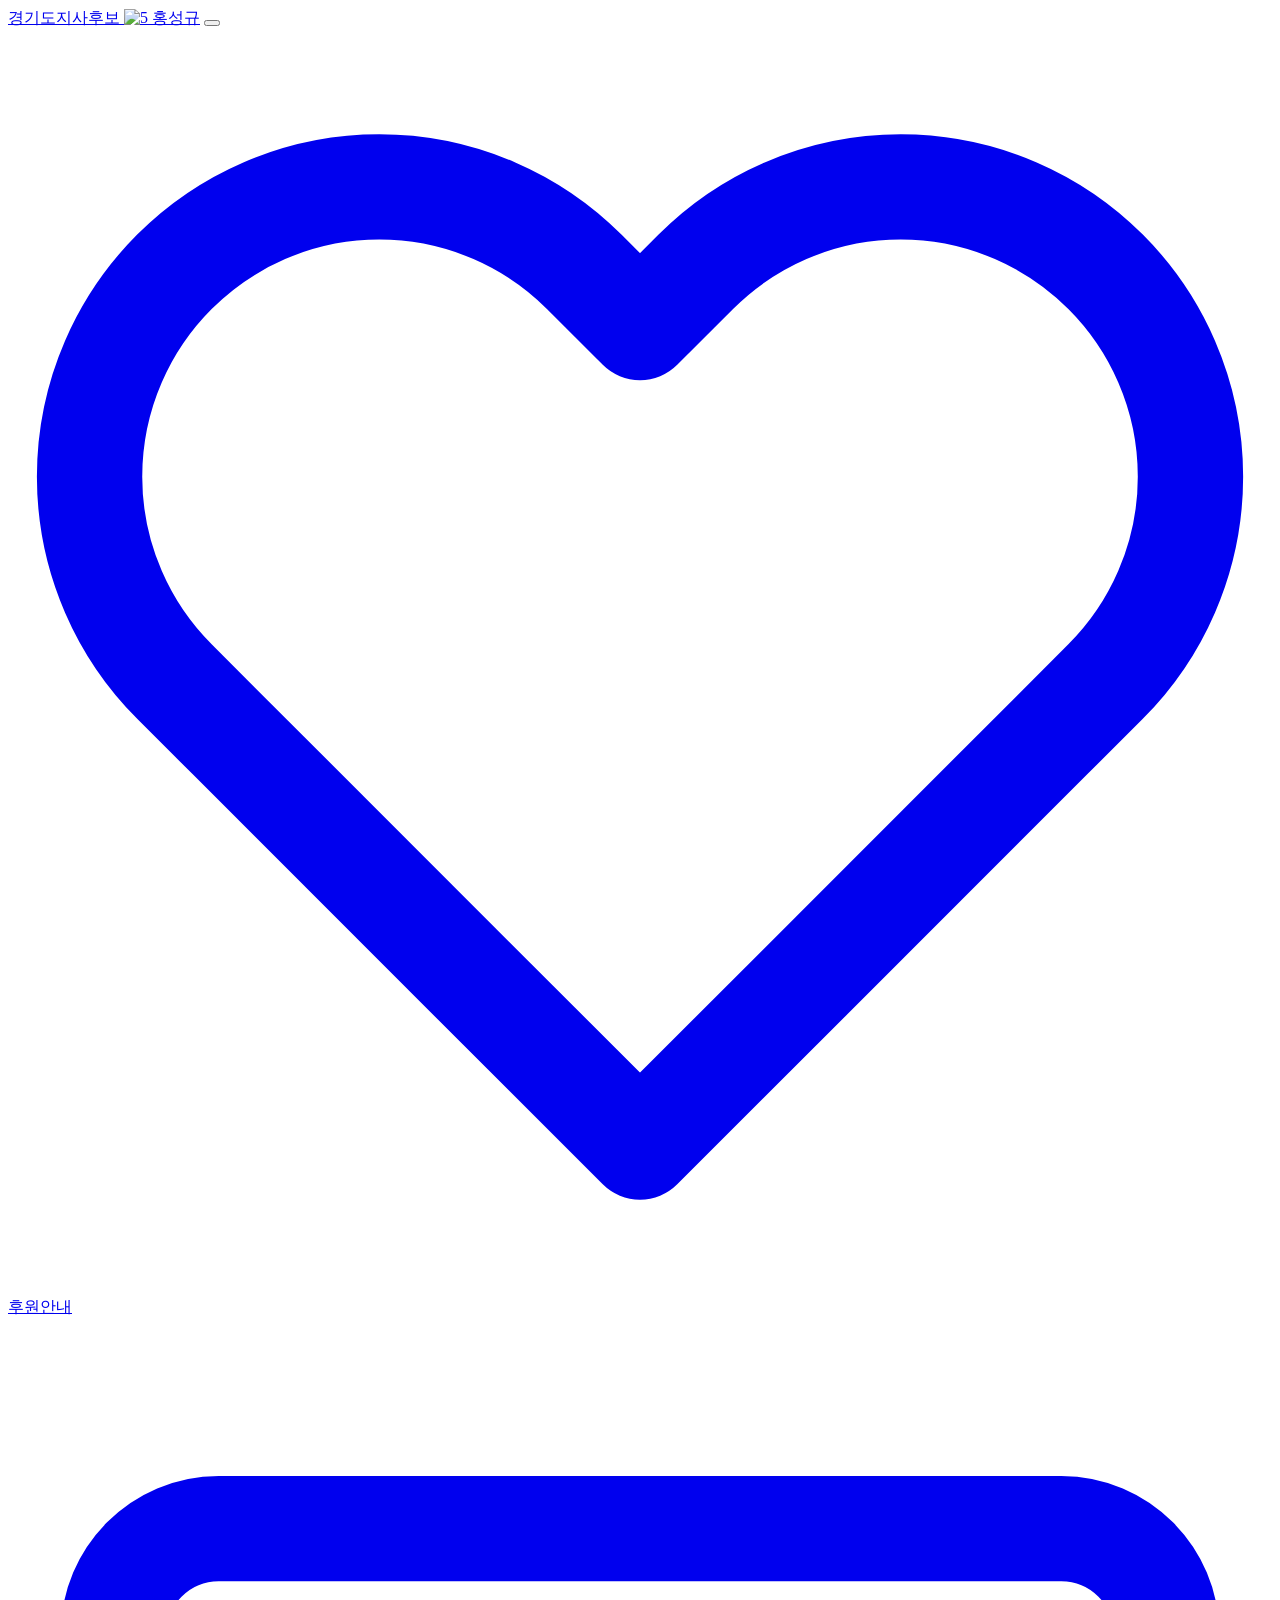
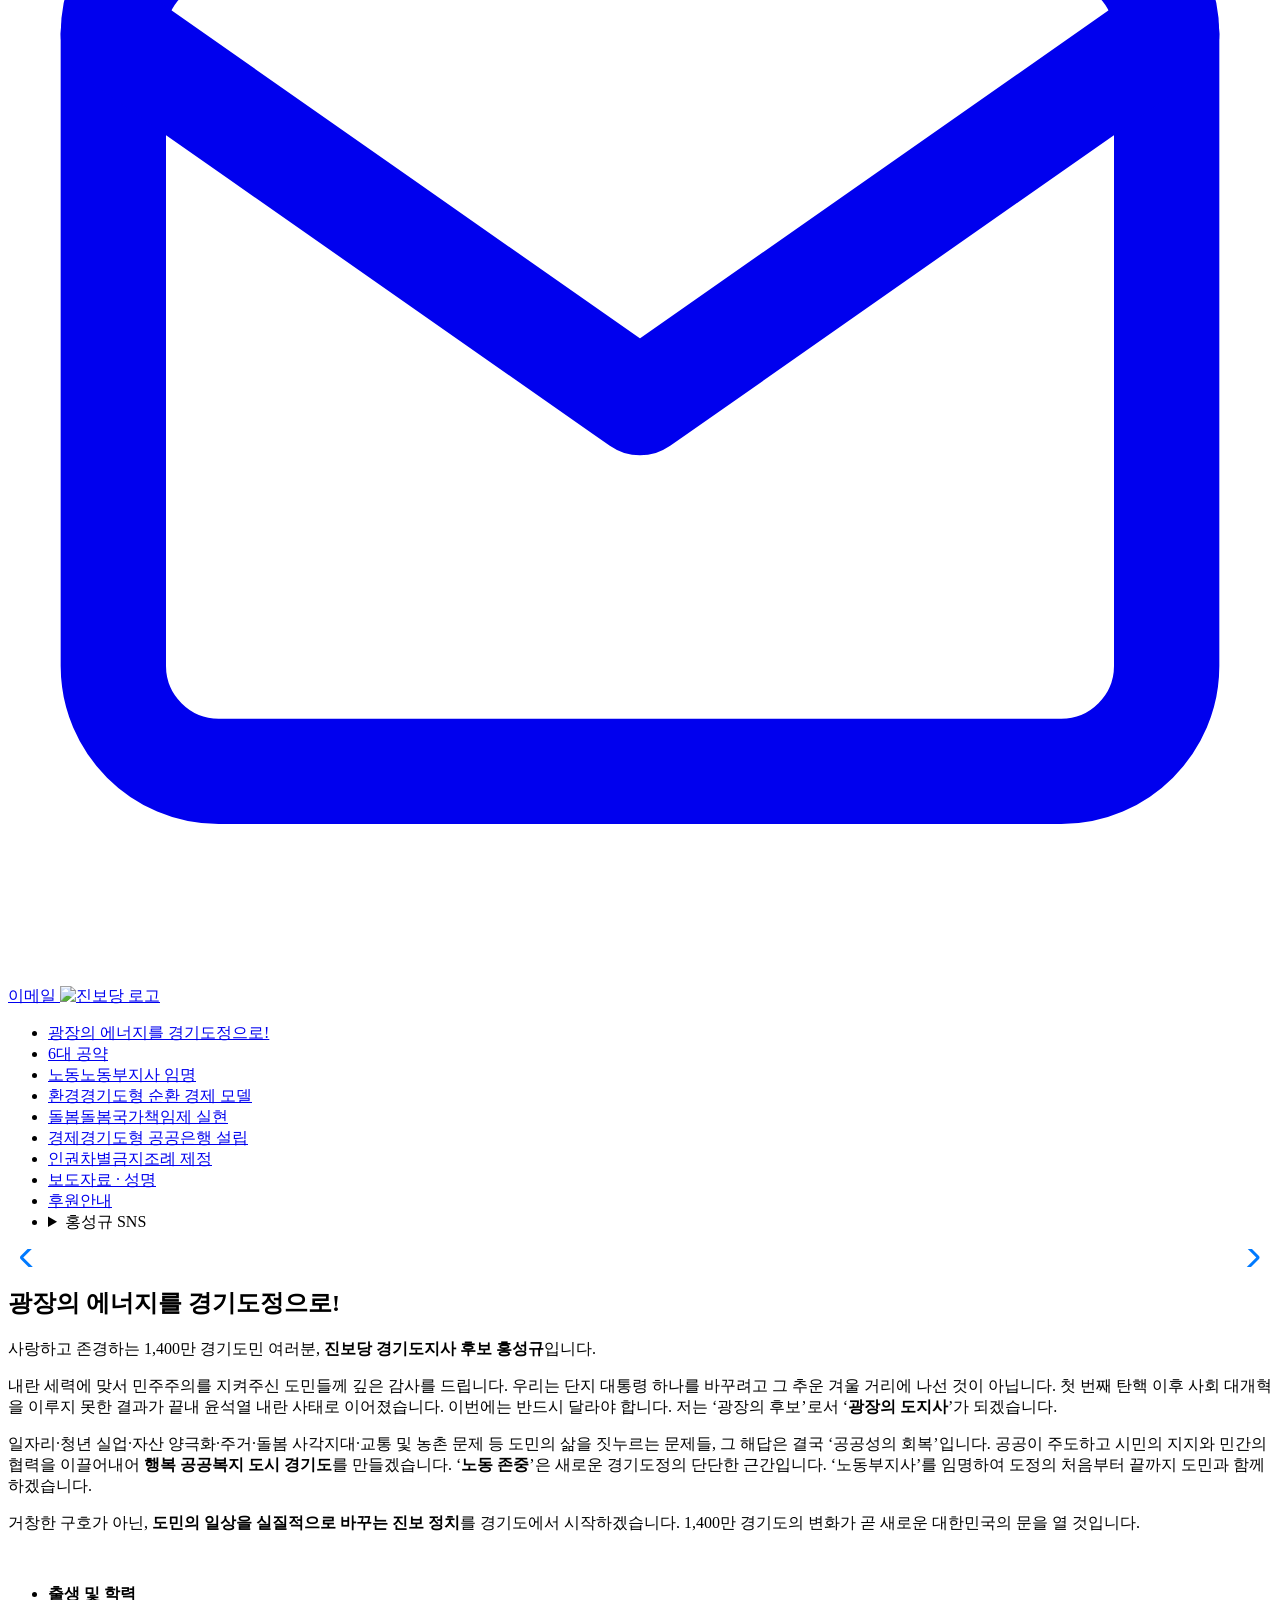
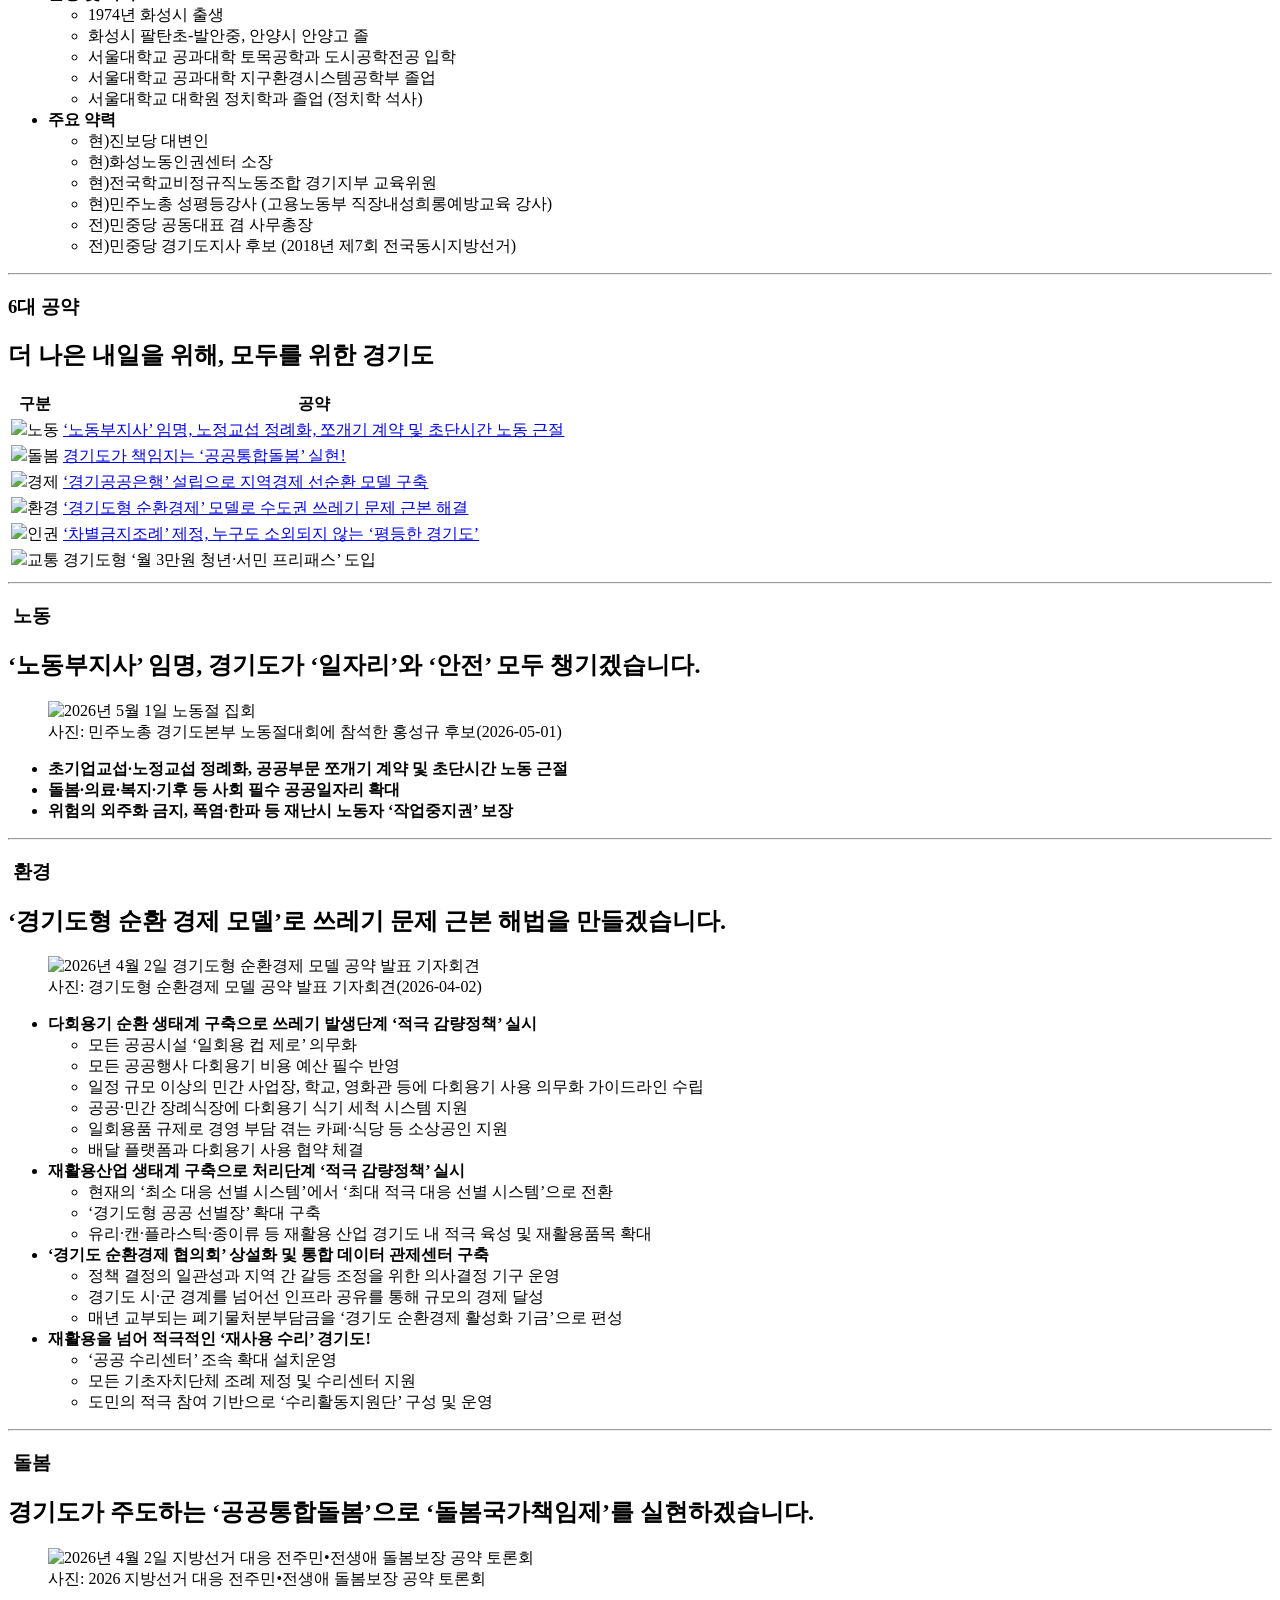
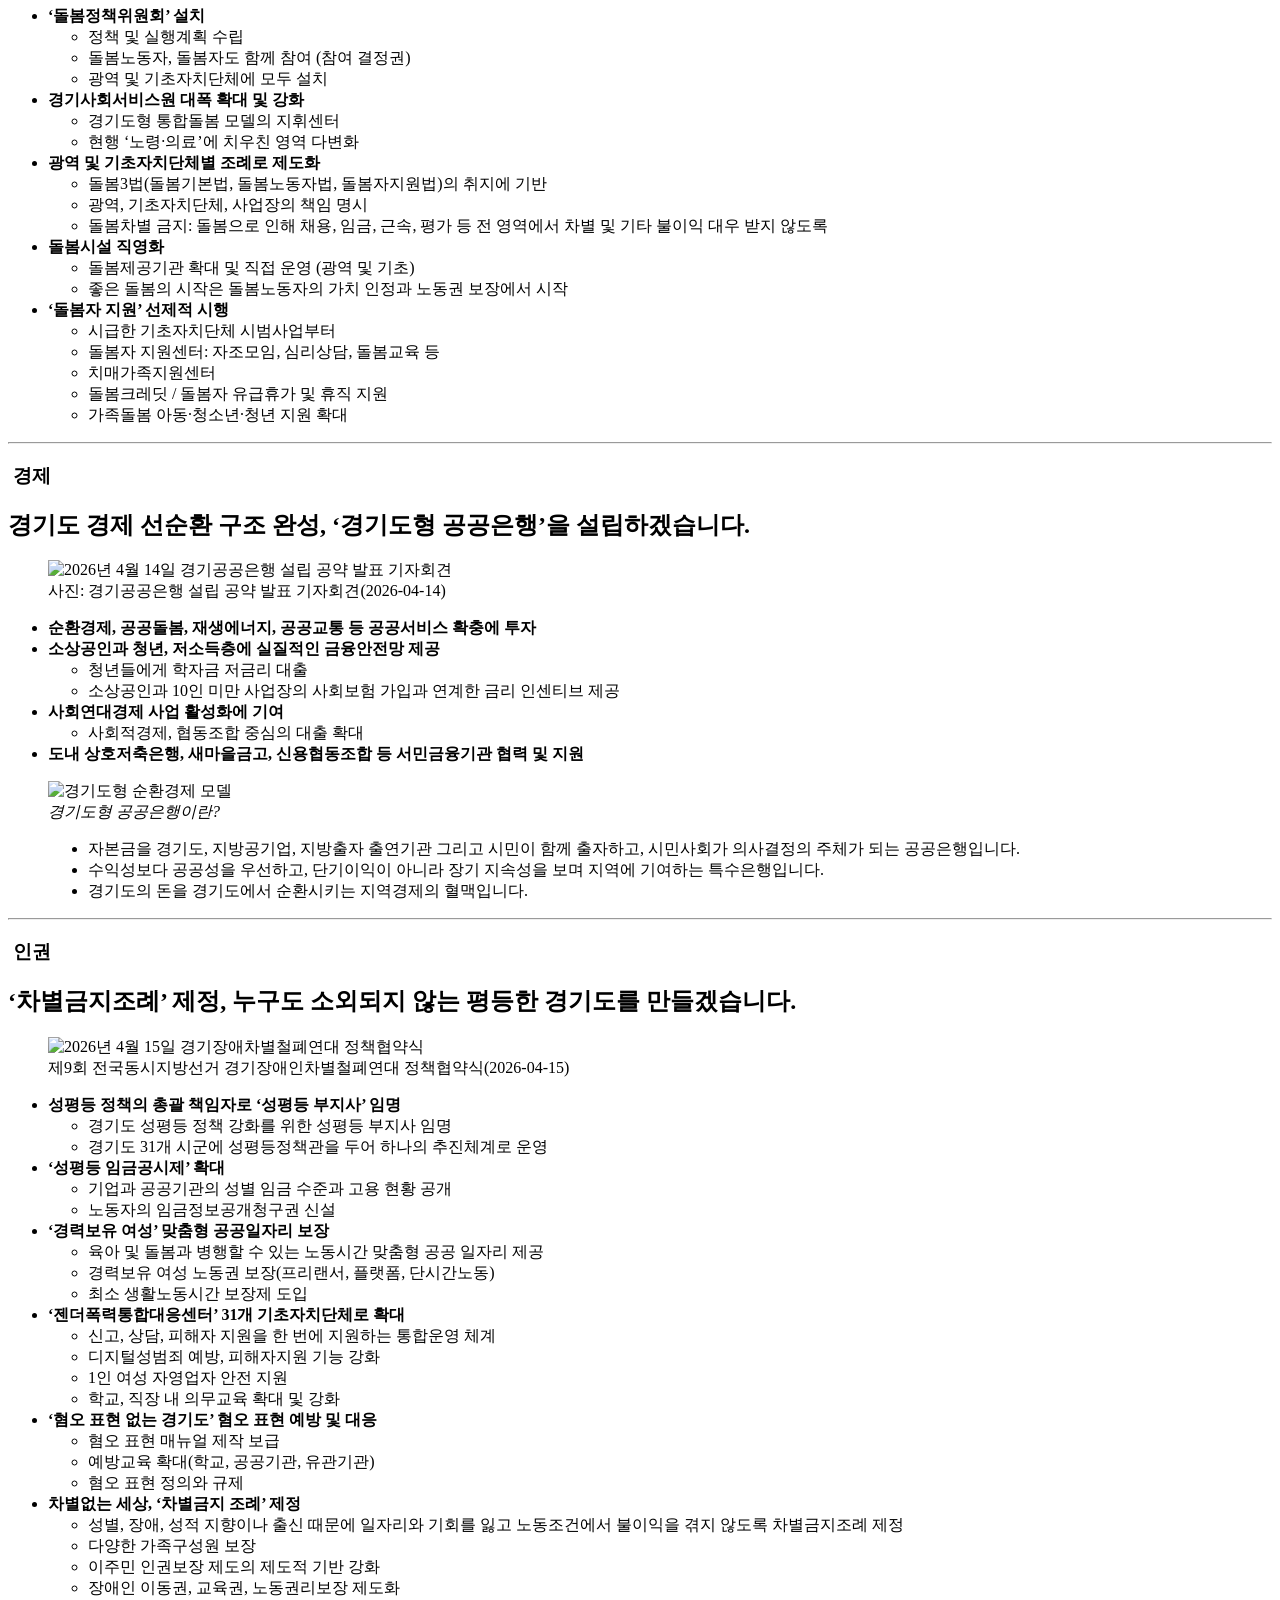
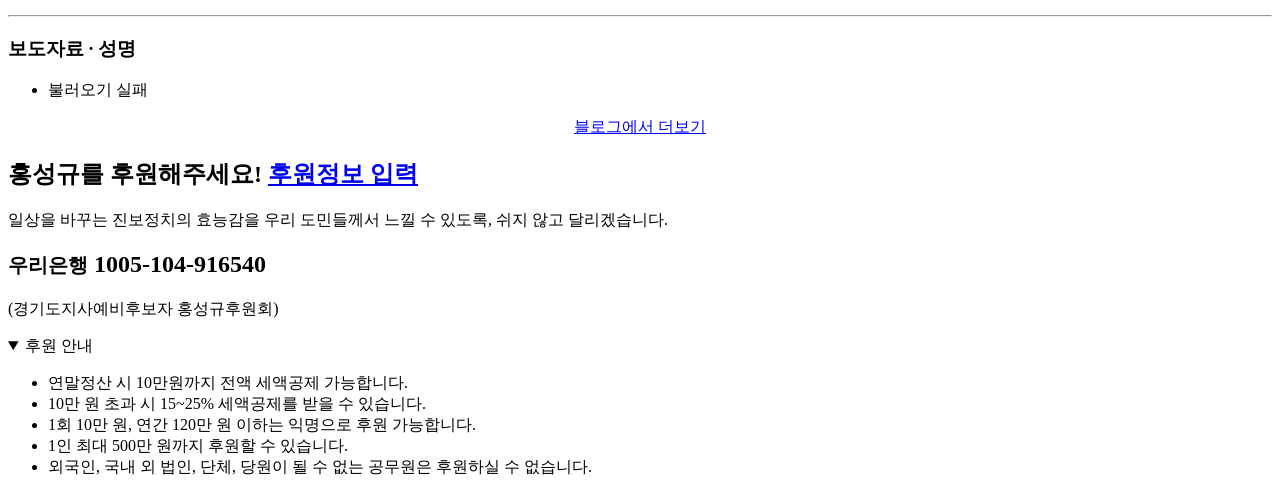
==== index.html @ ceed0035 "Update index.html" ====
<!DOCTYPE html>
<html lang="ko">
<head>
	<meta charset="utf-8">
	<meta name="viewport" content="width=device-width, initial-scale=1">
	<meta property="og:type" content="website">
	<meta property="og:url" content="https://hongseongkyu2026.github.io/hongseongkyu">
	<meta property="og:image" content="https://hongseongkyu2026.github.io/hongseongkyu/img/cover.png">
	<meta property="og:title" content="진보당 경기도지사 후보 5 홍성규">
	<meta property="og:description" content="진보당 홍성규 후보의 경기도지사 공약 소개">
	<meta name="twitter:card" content="summary_large_image">
	<meta name="twitter:image" content="https://hongseongkyu2026.github.io/hongseongkyu/img/cover.png">
	<meta name="twitter:title" content="진보당 경기도지사 후보 5 홍성규">
	<meta name="twitter:description" content="진보당 홍성규 후보의 경기도지사 공약 소개">
	<meta name="description" content="진보당 홍성규 후보의 경기도지사 공약 소개">
	<meta name="format-detection" content="telephone=no">
	<link rel="stylesheet" href="https://cdn.jsdelivr.net/npm/swiper@11/swiper-bundle.min.css" />
	<link rel="stylesheet" as="style" crossorigin href="https://cdn.jsdelivr.net/gh/orioncactus/pretendard@v1.3.9/dist/web/static/pretendard-dynamic-subset.min.css" />
	<link rel="stylesheet" href="style.css">
	<link rel="icon" href="img/favicon-32x32.png" type="image/png">
	<title>홍성규 진보당 경기도지사 후보</title>
</head>
<body>
	<header>
		<div>
			<a href="index.html">경기도지사후보 <img src="img/5.svg" alt="5"> 홍성규</a>
			<button class="hamburger" aria-label="메뉴 열기" aria-expanded="false">
				<span></span>
				<span></span>
				<span></span>
			</button>
			<nav>
				<a href="#donate">
					<svg xmlns="http://www.w3.org/2000/svg" viewBox="0 0 24 24" fill="none" stroke="currentColor" stroke-width="2" stroke-linecap="round" stroke-linejoin="round">
						<path d="M20.84 4.61a5.5 5.5 0 0 0-7.78 0L12 5.67l-1.06-1.06a5.5 5.5 0 0 0-7.78 7.78l1.06 1.06L12 21.23l7.78-7.78 1.06-1.06a5.5 5.5 0 0 0 0-7.78z"/>
					</svg>
					후원안내
				</a>
				<a href="#">
					<svg xmlns="http://www.w3.org/2000/svg" viewBox="0 0 24 24" fill="none" stroke="currentColor" stroke-width="2" stroke-linecap="round" stroke-linejoin="round">
						<path d="M4 4h16c1.1 0 2 .9 2 2v12c0 1.1-.9 2-2 2H4c-1.1 0-2-.9-2-2V6c0-1.1.9-2 2-2z"/>
						<polyline points="22,6 12,13 2,6"/>
					</svg>
					이메일
				</a>
				<a href="https://jinboparty.com/" target="_blank" rel="noopener noreferrer"><img src="img/logo.svg" alt="진보당 로고"></a>
			</nav>
		</div>
	</header>

	<div class="container">
		<aside>
			<ul>
				<li><a href="#introduce">광장의 에너지를 경기도정으로!</a></li>
				<li><a href="#manifesto">6대 공약</a></li>
				<li><a href="#mani1"><span>노동</span>노동부지사 임명</a></li>
				<li><a href="#mani2"><span>환경</span>경기도형 순환 경제 모델</a></li>
				<li><a href="#mani3"><span>돌봄</span>돌봄국가책임제 실현</a></li>
				<li><a href="#mani4"><span>경제</span>경기도형 공공은행 설립</a></li>
				<li><a href="#mani5"><span>인권</span>차별금지조례 제정</a></li>
				<li><a href="#press">보도자료 · 성명</a></li>
				<li class="aside-donate"><a href="#donate">후원안내</a></li>
				<li>
					<details>
					<summary>홍성규 SNS</summary>
						<ul>
							<li><a href="https://www.facebook.com/thankyouhong" target="_blank" rel="noopener noreferrer">페이스북</a></li>
							<li><a href="https://www.instagram.com/hong_seong_kyu" target="_blank" rel="noopener noreferrer">인스타그램</a></li>
							<li><a href="https://www.youtube.com/@news_hong" target="_blank" rel="noopener noreferrer">유튜브</a></li>
							<li><a href="https://blog.naver.com/pridemars" target="_blank" rel="noopener noreferrer">블로그</a></li>
							<li><a href="https://x.com/pridemars" target="_blank" rel="noopener noreferrer">X(트위터)</a></li>
							<li><a href="https://www.tiktok.com/@tv3zq" target="_blank" rel="noopener noreferrer">틱톡</a></li>
						</ul>
					</details>
				</li>
			</ul>
		</aside>

		<main>
			<section id="introduce">
				<div class="swiper" data-count="13" data-src="img/intro" data-ext=".webp">
					<div class="swiper-wrapper"></div>
					<div class="swiper-button-prev"></div>
					<div class="swiper-button-next"></div>
				</div>
				<h1>광장의 에너지를 경기도정으로!</h1>
				
				<p>사랑하고 존경하는 1,400만 경기도민 여러분, <strong>진보당 경기도지사 후보 홍성규</strong>입니다.</p>

				<p>내란 세력에 맞서 민주주의를 지켜주신 도민들께 깊은 감사를 드립니다. 우리는 단지 대통령 하나를 바꾸려고 그 추운 겨울 거리에 나선 것이 아닙니다. 첫 번째 탄핵 이후 사회 대개혁을 이루지 못한 결과가 끝내 윤석열 내란 사태로 이어졌습니다. 이번에는 반드시 달라야 합니다. 저는 ‘광장의 후보’로서 ‘<strong>광장의 도지사</strong>’가 되겠습니다. </p>
				
				<p>일자리·청년 실업·자산 양극화·주거·돌봄 사각지대·교통 및 농촌 문제 등 도민의 삶을 짓누르는 문제들, 그 해답은 결국 ‘공공성의 회복’입니다. 공공이 주도하고 시민의 지지와 민간의 협력을 이끌어내어 <strong>행복 공공복지 도시 경기도</strong>를 만들겠습니다. ‘<strong>노동 존중</strong>’은 새로운 경기도정의 단단한 근간입니다. ‘노동부지사’를 임명하여 도정의 처음부터 끝까지 도민과 함께하겠습니다.</p>
				
				<p>거창한 구호가 아닌, <strong>도민의 일상을 실질적으로 바꾸는 진보 정치</strong>를 경기도에서 시작하겠습니다. 1,400만 경기도의 변화가 곧 새로운 대한민국의 문을 열 것입니다.</p>
				<br>

				<ul>
					<li>
						<strong>출생 및 학력</strong>
						<ul>
							<li>1974년 화성시 출생</li>
							<li>화성시 팔탄초-발안중, 안양시 안양고 졸</li>
							<li>서울대학교 공과대학 토목공학과 도시공학전공 입학</li>
							<li>서울대학교 공과대학 지구환경시스템공학부 졸업</li>
							<li>서울대학교 대학원 정치학과 졸업 (정치학 석사)</li>
						</ul>
					</li>
					<li>
						<strong>주요 약력</strong>
						<ul>
							<li>현)진보당 대변인</li>
							<li>현)화성노동인권센터 소장</li>
							<li>현)전국학교비정규직노동조합 경기지부 교육위원</li>
							<li>현)민주노총 성평등강사 (고용노동부 직장내성희롱예방교육 강사)</li>
							<li>전)민중당 공동대표 겸 사무총장</li>
							<li>전)민중당 경기도지사 후보 (2018년 제7회 전국동시지방선거)</li>
						</ul>
					</li>
				</ul>
			</section>

			<section id="manifesto">
				<hr>
				<h3 class="category">
					6대 공약
				</h3>
				<h2>더 나은 내일을 위해, 모두를 위한 경기도</h2>
				<table>
					<thead>
						<tr>
							<th>구분</th>
							<th>공약</th>
						</tr>
					</thead>
					<tbody>
						<tr>
							<td><div><img src="img/icon1.svg"><span class="cat-labor">노동</span></div></td>
							<td><a href="#mani1">‘노동부지사’ 임명, 노정교섭 정례화, 쪼개기 계약 및 초단시간 노동 근절</a></td>
						</tr>
						<tr>
							<td><div><img src="img/icon3.svg"><span class="cat-care">돌봄</span></div></td>
							<td><a href="#mani2">경기도가 책임지는 ‘공공통합돌봄’ 실현!</a></td>
						</tr>
						<tr>
							<td><div><img src="img/icon4.svg"><span class="cat-economy">경제</span></div></td>
							<td><a href="#mani3">‘경기공공은행’ 설립으로 지역경제 선순환 모델 구축</a></td>
						</tr>
						<tr>
							<td><div><img src="img/icon2.svg"><span class="cat-eco">환경</span></div></td>
							<td><a href="#mani4">‘경기도형 순환경제’ 모델로 수도권 쓰레기 문제 근본 해결</a></td>
						</tr>
						<tr>
							<td><div><img src="img/icon5.svg"><span class="cat-human">인권</span></div></td>
							<td><a href="#mani5">‘차별금지조례’ 제정, 누구도 소외되지 않는 ‘평등한 경기도’</a></td>
						</tr>
						<tr>
							<td><div><img src="img/icon6.svg"><span class="cat-traffic">교통</span></div></td>
							<td>경기도형 ‘월 3만원 청년·서민 프리패스’ 도입</td>
						</tr>
					</tbody>
				</table>
			</section>	
			<section id="mani1">
				<hr>
				<h3 class="category cat-labor">
					<img src="img/icon1.svg" alt="" />
					노동
				</h3>
				<h2>‘노동부지사’ 임명, 경기도가 ‘일자리’와 ‘안전’ 모두 챙기겠습니다.</h2>
				<figure>
					<img src="img/1-0.jpg" alt="2026년 5월 1일 노동절 집회">
					<figcaption>사진: 민주노총 경기도본부 노동절대회에 참석한 홍성규 후보(2026-05-01)</figcaption>
				</figure>
				<ul>
					<li>
						<strong>초기업교섭·노정교섭 정례화, 공공부문 쪼개기 계약 및 초단시간 노동 근절</strong>
						<ul></ul>
					</li>
					<li>
						<strong>돌봄·의료·복지·기후 등 사회 필수 공공일자리 확대</strong>
						<ul></ul>
					</li>
					<li>
						<strong>위험의 외주화 금지, 폭염·한파 등 재난시 노동자 ‘작업중지권’ 보장</strong>
						<ul></ul>
					</li>
				</ul>
			</section>
			<section id="mani2">
			<hr>			
				<h3 class="category cat-eco">
					<img src="img/icon2.svg" alt="" />
					환경
				</h3>
				<h2>‘경기도형 순환 경제 모델’로 쓰레기 문제 근본 해법을 만들겠습니다.</h2>
				<figure>
					<img src="img/2-0.jpg" alt="2026년 4월 2일 경기도형 순환경제 모델 공약 발표 기자회견">
					<figcaption>사진: 경기도형 순환경제 모델 공약 발표 기자회견(2026-04-02)</figcaption>
				</figure>
				<ul>
				  <li>
				    <strong>다회용기 순환 생태계 구축으로 쓰레기 발생단계 ‘적극 감량정책’ 실시</strong>
				    <ul>
				      <li>모든 공공시설 ‘일회용 컵 제로’ 의무화</li>
				      <li>모든 공공행사 다회용기 비용 예산 필수 반영</li>
				      <li>일정 규모 이상의 민간 사업장, 학교, 영화관 등에 다회용기 사용 의무화 가이드라인 수립</li>
				      <li>공공·민간 장례식장에 다회용기 식기 세척 시스템 지원</li>
				      <li>일회용품 규제로 경영 부담 겪는 카페·식당 등 소상공인 지원</li>
				      <li>배달 플랫폼과 다회용기 사용 협약 체결</li>
				    </ul>
				  </li>
				  <li>
				    <strong>재활용산업 생태계 구축으로 처리단계 ‘적극 감량정책’ 실시</strong>
				    <ul>
				      <li>현재의 ‘최소 대응 선별 시스템’에서 ‘최대 적극 대응 선별 시스템’으로 전환</li>
				      <li>‘경기도형 공공 선별장’ 확대 구축</li>
				      <li>유리·캔·플라스틱·종이류 등 재활용 산업 경기도 내 적극 육성 및 재활용품목 확대</li>
				    </ul>
				  </li>
				  <li>
				    <strong>‘경기도 순환경제 협의회’ 상설화 및 통합 데이터 관제센터 구축</strong>
				    <ul>
				      <li>정책 결정의 일관성과 지역 간 갈등 조정을 위한 의사결정 기구 운영</li>
				      <li>경기도 시·군 경계를 넘어선 인프라 공유를 통해 규모의 경제 달성</li>
				      <li>매년 교부되는 폐기물처분부담금을 ‘경기도 순환경제 활성화 기금’으로 편성</li>
				    </ul>
				  </li>
				  <li>
				    <strong>재활용을 넘어 적극적인 ‘재사용 수리’ 경기도!</strong>
				    <ul>
				      <li>‘공공 수리센터’ 조속 확대 설치운영</li>
				      <li>모든 기초자치단체 조례 제정 및 수리센터 지원</li>
				      <li>도민의 적극 참여 기반으로 ‘수리활동지원단’ 구성 및 운영</li>
				    </ul>
				  </li>
				</ul>
			</section>
			<section id="mani3">
			<hr>			
				<h3 class="category cat-care">
					<img src="img/icon3.svg" alt="" />
					돌봄
				</h3>
				<h2>경기도가 주도하는 ‘공공통합돌봄’으로 ‘돌봄국가책임제’를 실현하겠습니다.</h2>
				<figure>
					<img src="img/3-0.jpg" alt="2026년 4월 2일 지방선거 대응 전주민•전생애 돌봄보장 공약 토론회">
					<figcaption>사진: 2026 지방선거 대응 전주민•전생애 돌봄보장 공약 토론회</figcaption>
				</figure>
				<ul>
					<li>
						<strong>‘돌봄정책위원회’ 설치</strong>
						<ul>
							<li>정책 및 실행계획 수립</li>
							<li>돌봄노동자, 돌봄자도 함께 참여 (참여 결정권)</li>
							<li>광역 및 기초자치단체에 모두 설치</li>
						</ul>
					</li>
					<li>
						<strong>경기사회서비스원 대폭 확대 및 강화</strong>
						<ul>
							<li>경기도형 통합돌봄 모델의 지휘센터</li>
							<li>현행 ‘노령·의료’에 치우친 영역 다변화</li>
						</ul>
					</li>
					<li>
						<strong>광역 및 기초자치단체별 조례로 제도화</strong>
						<ul>
							<li>돌봄3법(돌봄기본법, 돌봄노동자법, 돌봄자지원법)의 취지에 기반</li>
							<li>광역, 기초자치단체, 사업장의 책임 명시</li>
							<li>돌봄차별 금지: 돌봄으로 인해 채용, 임금, 근속, 평가 등 전 영역에서 차별 및 기타 불이익 대우 받지 않도록</li>
						</ul>
					</li>
					<li>
						<strong>돌봄시설 직영화</strong>
						<ul>
							<li>돌봄제공기관 확대 및 직접 운영 (광역 및 기초)</li>
							<li>좋은 돌봄의 시작은 돌봄노동자의 가치 인정과 노동권 보장에서 시작</li>
						</ul>
					</li>
					<li>
						<strong>‘돌봄자 지원’ 선제적 시행</strong>
						<ul>
							<li>시급한 기초자치단체 시범사업부터</li>
							<li>돌봄자 지원센터: 자조모임, 심리상담, 돌봄교육 등</li>
							<li>치매가족지원센터</li>
							<li>돌봄크레딧 / 돌봄자 유급휴가 및 휴직 지원</li>
							<li>가족돌봄 아동·청소년·청년 지원 확대</li>
						</ul>
					</li>
				</ul>
			</section>
			<section id="mani4">
			<hr>
				<h3 class="category cat-economy">
					<img src="img/icon4.svg" alt="" />
					경제
				</h3>

				<h2>경기도 경제 선순환 구조 완성, ‘경기도형 공공은행’을 설립하겠습니다.</h2>

				<figure>
					<img src="img/4-0.jpg" alt="2026년 4월 14일 경기공공은행 설립 공약 발표 기자회견">
					<figcaption>사진: 경기공공은행 설립 공약 발표 기자회견(2026-04-14)</figcaption>
				</figure>
				<ul>
				  <li>
				  	<strong>순환경제, 공공돌봄, 재생에너지, 공공교통 등 공공서비스 확충에 투자</strong>
				  	<ul></ul>
				  	</li>
				  <li>
				    <strong>소상공인과 청년, 저소득층에 실질적인 금융안전망 제공</strong>
				    <ul>
				      <li>청년들에게 학자금 저금리 대출</li>
				      <li>소상공인과 10인 미만 사업장의 사회보험 가입과 연계한 금리 인센티브 제공</li>
				    </ul>
				  </li>
				  <li>
				    <strong>사회연대경제 사업 활성화에 기여</strong>
				    <ul>
				      <li>사회적경제, 협동조합 중심의 대출 확대</li>
				    </ul>
				  </li>
				  <li>
				  	<strong>도내 상호저축은행, 새마을금고, 신용협동조합 등 서민금융기관 협력 및 지원</strong>
				  	<ul></ul>
				  </li>
				</ul>

				<figure class="callout">
				  <img src="img/4-1.png" alt="경기도형 순환경제 모델" />
				  <figcaption>
				    <dfn>경기도형 공공은행이란?</dfn>
				    <ul>
				    	<li>자본금을 경기도, 지방공기업, 지방출자 출연기관 그리고 시민이 함께 출자하고, 시민사회가 의사결정의 주체가 되는 공공은행입니다.</li>
				    	<li>수익성보다 공공성을 우선하고, 단기이익이 아니라 장기 지속성을 보며 지역에 기여하는 특수은행입니다.</li>
				    	<li>경기도의 돈을 경기도에서 순환시키는 지역경제의 혈맥입니다.</li>
					</ul>
				  </figcaption>
				</figure>
			</section>
			<section id="mani5">
			<hr>
				<h3 class="category cat-human">
					<img src="img/icon5.svg" alt="" />
					인권
				</h3>
				<h2>‘차별금지조례’ 제정, 누구도 소외되지 않는 평등한 경기도를 만들겠습니다.</h2>

				<figure>
					<img src="img/5-0.jpg" alt="2026년 4월 15일 경기장애차별철폐연대 정책협약식">
					<figcaption>제9회 전국동시지방선거 경기장애인차별철폐연대 정책협약식(2026-04-15)</figcaption>
				</figure>
				<ul>
					<li>
						<strong>성평등 정책의 총괄 책임자로 ‘성평등 부지사’ 임명</strong>
						<ul>
							<li>경기도 성평등 정책 강화를 위한 성평등 부지사 임명</li>
							<li>경기도 31개 시군에 성평등정책관을 두어 하나의 추진체계로 운영</li>
						</ul>
					</li>
					<li>
						<strong>‘성평등 임금공시제’ 확대</strong>
						<ul>
							<li>기업과 공공기관의 성별 임금 수준과 고용 현황 공개</li>
							<li>노동자의 임금정보공개청구권 신설</li>
						</ul>
					</li>
					<li>
						<strong>‘경력보유 여성’ 맞춤형 공공일자리 보장</strong>
						<ul>
							<li>육아 및 돌봄과 병행할 수 있는 노동시간 맞춤형 공공 일자리 제공</li>
							<li>경력보유 여성 노동권 보장(프리랜서, 플랫폼, 단시간노동)</li>
							<li>최소 생활노동시간 보장제 도입</li>
						</ul>
					</li>
					<li>
						<strong>‘젠더폭력통합대응센터’ 31개 기초자치단체로 확대</strong>
						<ul>
							<li>신고, 상담, 피해자 지원을 한 번에 지원하는 통합운영 체계</li>
							<li>디지털성범죄 예방, 피해자지원 기능 강화</li>
							<li>1인 여성 자영업자 안전 지원</li>
							<li>학교, 직장 내 의무교육 확대 및 강화</li>
						</ul>
					</li>
					<li>
						<strong>‘혐오 표현 없는 경기도’ 혐오 표현 예방 및 대응</strong>
						<ul>
							<li>혐오 표현 매뉴얼 제작 보급</li>
							<li>예방교육 확대(학교, 공공기관, 유관기관)</li>
							<li>혐오 표현 정의와 규제</li>
						</ul>
					</li>
					<li>
						<strong>차별없는 세상, ‘차별금지 조례’ 제정</strong>
						<ul>
							<li>성별, 장애, 성적 지향이나 출신 때문에 일자리와 기회를 잃고 노동조건에서 불이익을 겪지 않도록 차별금지조례 제정</li>
							<li>다양한 가족구성원 보장</li>
							<li>이주민 인권보장 제도의 제도적 기반 강화</li>
							<li>장애인 이동권, 교육권, 노동권리보장 제도화</li>
						</ul>
					</li>
				</ul>
			</section>
			<section id="press">
				<hr>
				<h3 class="category">보도자료 · 성명</h3>
					<ul id="press-list">
						<li>불러오는 중...</li>
					</ul>
					<p style="text-align:center; margin-top:1rem;">
						<a href="https://blog.naver.com/pridemars" target="_blank" rel="noopener noreferrer">
							블로그에서 더보기
						</a>
					</p>
			</section>
			<section id="donate">
				<hgroup>
					<h1>홍성규를 후원해주세요! <a href="https://docs.google.com/forms/d/e/1FAIpQLSd2WGorWvNtlQ9mvWrqZfmN238YDZT111QD8DnpGnB8xXaCBw/viewform" target="_blank" rel="noopener noreferrer">후원정보 입력</a></h1>
					<p>일상을 바꾸는 진보정치의 효능감을 우리 도민들께서 느낄 수 있도록, 쉬지 않고 달리겠습니다.</p>
				</hgroup>
				<h2><small>우리은행</small> <span>1005-104-916540</span></h2>
				<p>(경기도지사예비후보자 홍성규후원회)</p>
				<details open>
					<summary>후원 안내</summary>
					<ul>
						<li>연말정산 시 10만원까지 전액 세액공제 가능합니다.</li>
						<li>10만 원 초과 시 15~25% 세액공제를 받을 수 있습니다.</li>
						<li>1회 10만 원, 연간 120만 원 이하는 익명으로 후원 가능합니다.</li>
						<li>1인 최대 500만 원까지 후원할 수 있습니다.</li>
						<li>외국인, 국내 외 법인, 단체, 당원이 될 수 없는 공무원은 후원하실 수 없습니다.</li>
					</ul>
				</details>
			</section>
		</main>
	</div>

	<script src="https://cdn.jsdelivr.net/npm/swiper@11/swiper-bundle.min.js"></script>
	<script>
		const swiperEl = document.querySelector('.swiper');
		const count = Number(swiperEl.dataset.count);
		const src = swiperEl.dataset.src;
		const ext = swiperEl.dataset.ext;
		const wrapper = swiperEl.querySelector('.swiper-wrapper');
		const html = Array.from({length: count}, (_, i) =>
			`<div class="swiper-slide"><img src="${src}${i+1}${ext}" alt="" /></div>`
			).join('');
		wrapper.innerHTML = html;

		const swiper = new Swiper('.swiper', {
			loop: true,
			autoplay: {
				delay: 3000,
				disableOnInteraction: false,
			},
			navigation: {
				nextEl: '.swiper-button-next',
				prevEl: '.swiper-button-prev',
			},
		});
  </script>
  <script>
  	const sections = document.querySelectorAll("main [id]");
  	const navLinks = document.querySelectorAll("aside a");

  	const observer = new IntersectionObserver((entries) => {
  		entries.forEach(entry => {
  			if (entry.isIntersecting) {
  				navLinks.forEach(link => link.classList.remove("active"));
  				const active = document.querySelector(`aside a[href="#${entry.target.id}"]`);
  				if (active) active.classList.add("active");
  			}
  		});
  	}, { rootMargin: "-40% 0px -55% 0px", threshold: 0 });

  	sections.forEach(section => observer.observe(section));
  </script>
  <script>
  	const hamburger = document.querySelector('.hamburger');
  	const aside = document.querySelector('aside');

  	hamburger.addEventListener('click', () => {
  		aside.classList.toggle('open');
  		hamburger.classList.toggle('open');
  	});

  	aside.querySelectorAll('a').forEach(link => {
  		link.addEventListener('click', () => {
  			aside.classList.remove('open');
  			hamburger.classList.remove('open');
  		});
  	});

  	document.addEventListener('click', (e) => {
  		if (!aside.contains(e.target) && !hamburger.contains(e.target)) {
  			aside.classList.remove('open');
  			hamburger.classList.remove('open');
  		}
  	});
  </script>
  <script>
  	fetch('https://api.rss2json.com/v1/api.json?rss_url=https://rss.blog.naver.com/pridemars&count=10')
	.then(res => res.json())
	.then(data => {
		const list = document.getElementById('press-list');
		if (data.status !== 'ok' || !data.items.length) {
			list.innerHTML = '<li>게시글을 불러올 수 없습니다.</li>';
			return;
		}
		list.innerHTML = data.items.map(item => {
			const date = new Date(item.pubDate).toLocaleDateString('ko-KR');
			return `
				<li>
					<a href="${item.link}" target="_blank" rel="noopener noreferrer">
						${item.title}
					</a>
					<small>${date}</small>
				</li>`;
		}).join('');
	})
	.catch(() => {
		document.getElementById('press-list').innerHTML = '<li>불러오기 실패</li>';
	});
	</script>
</body>
</html>
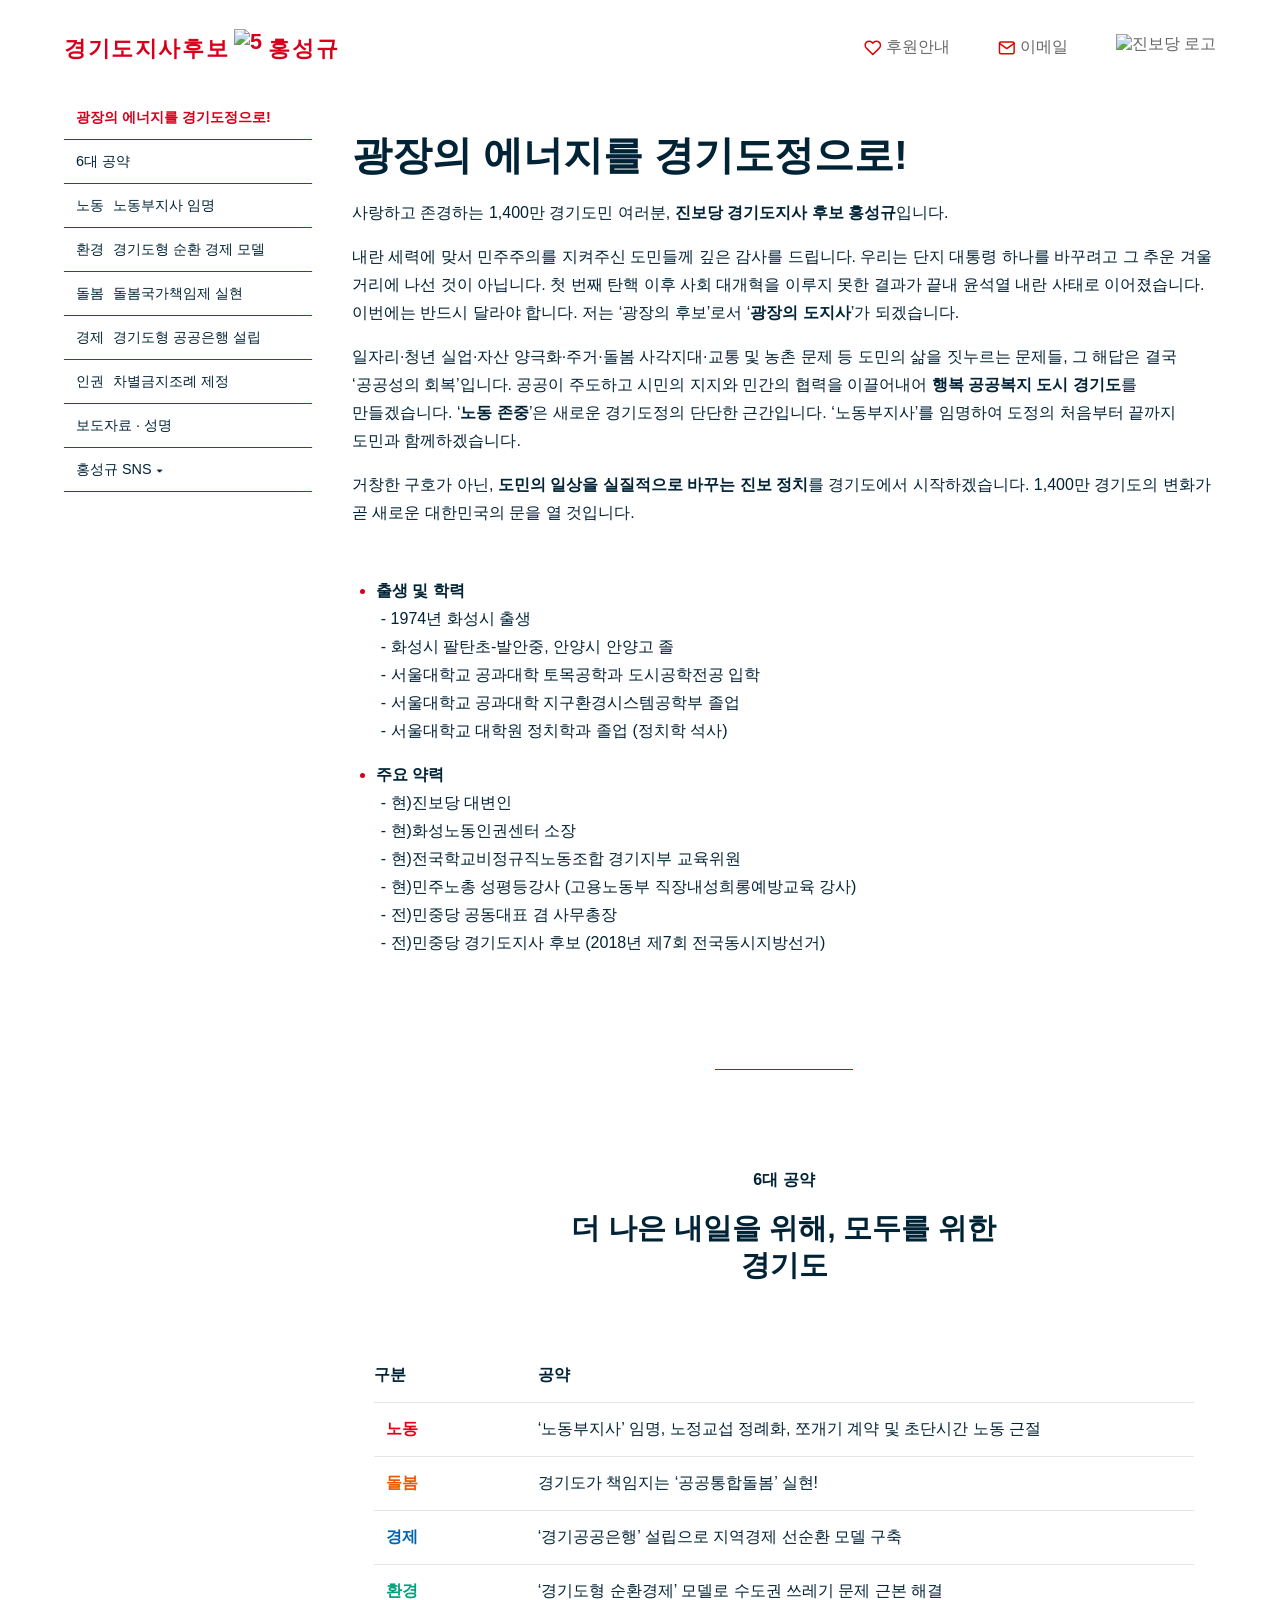
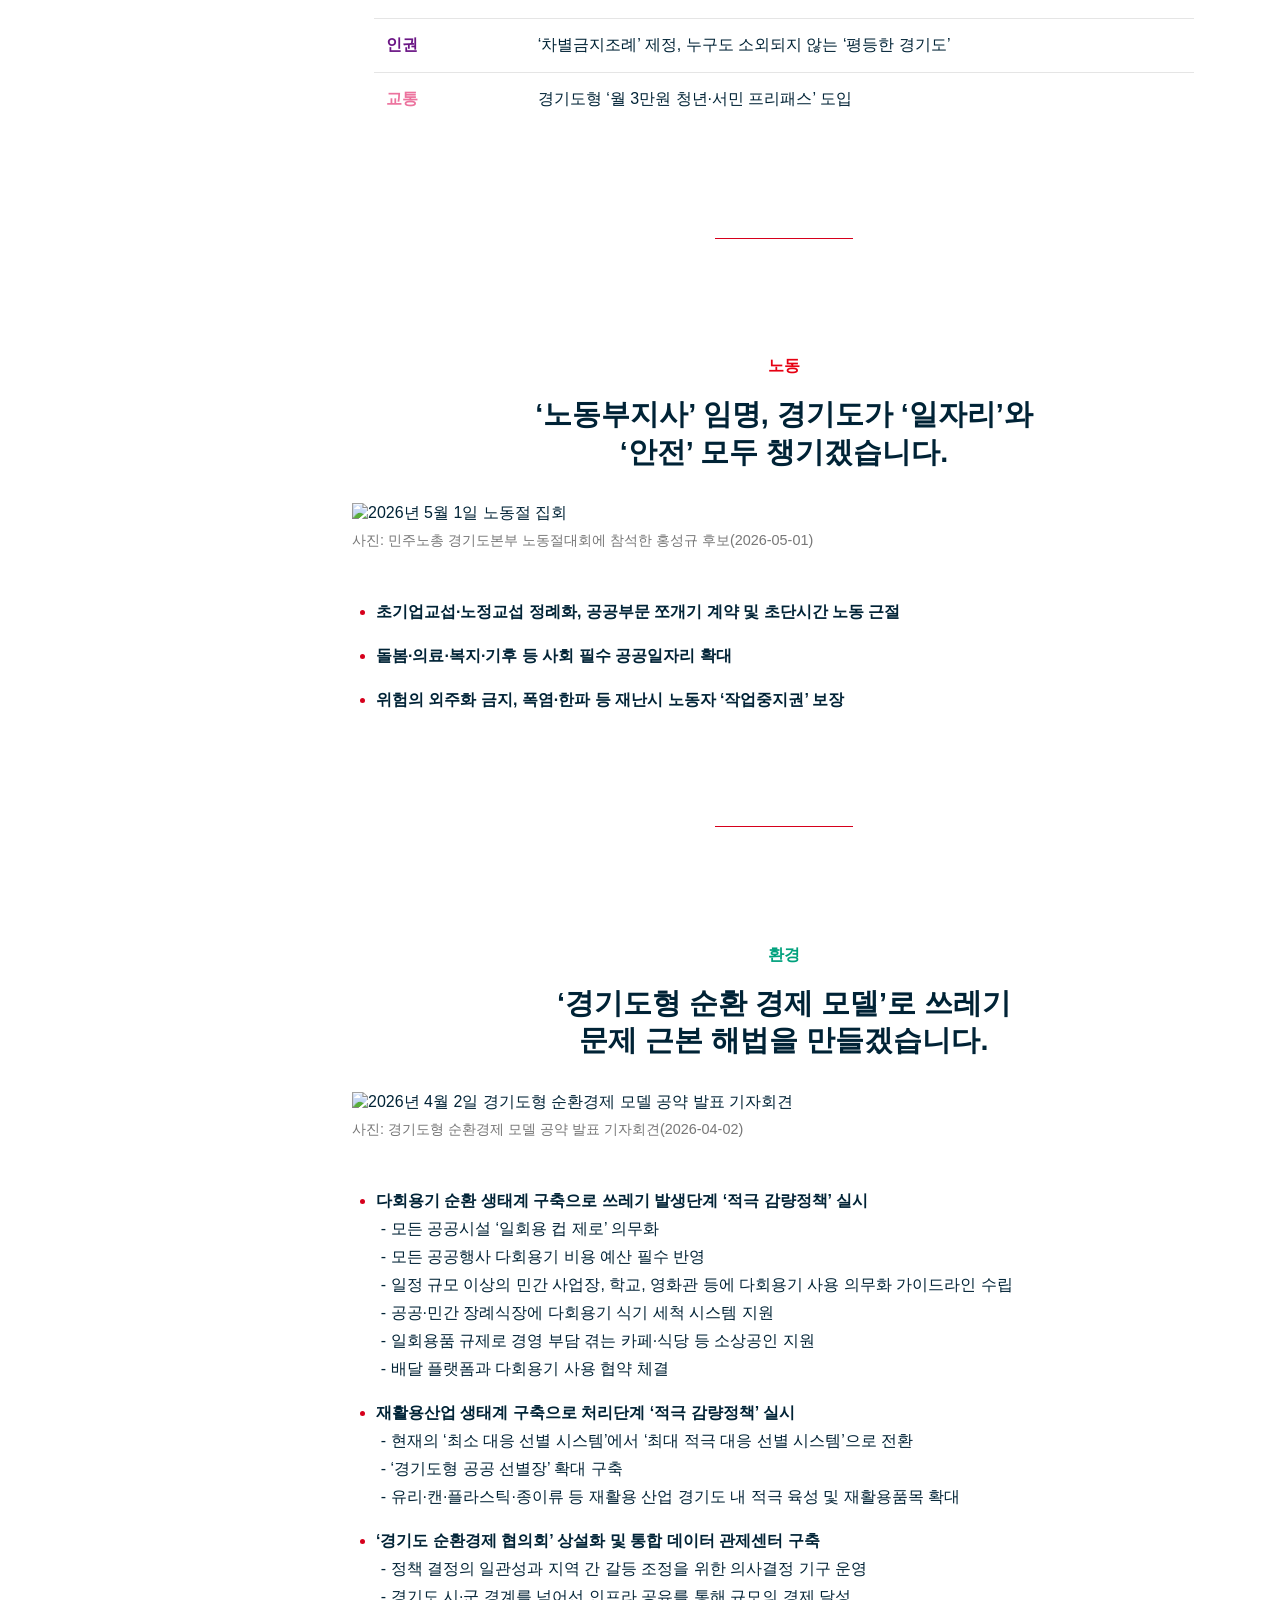
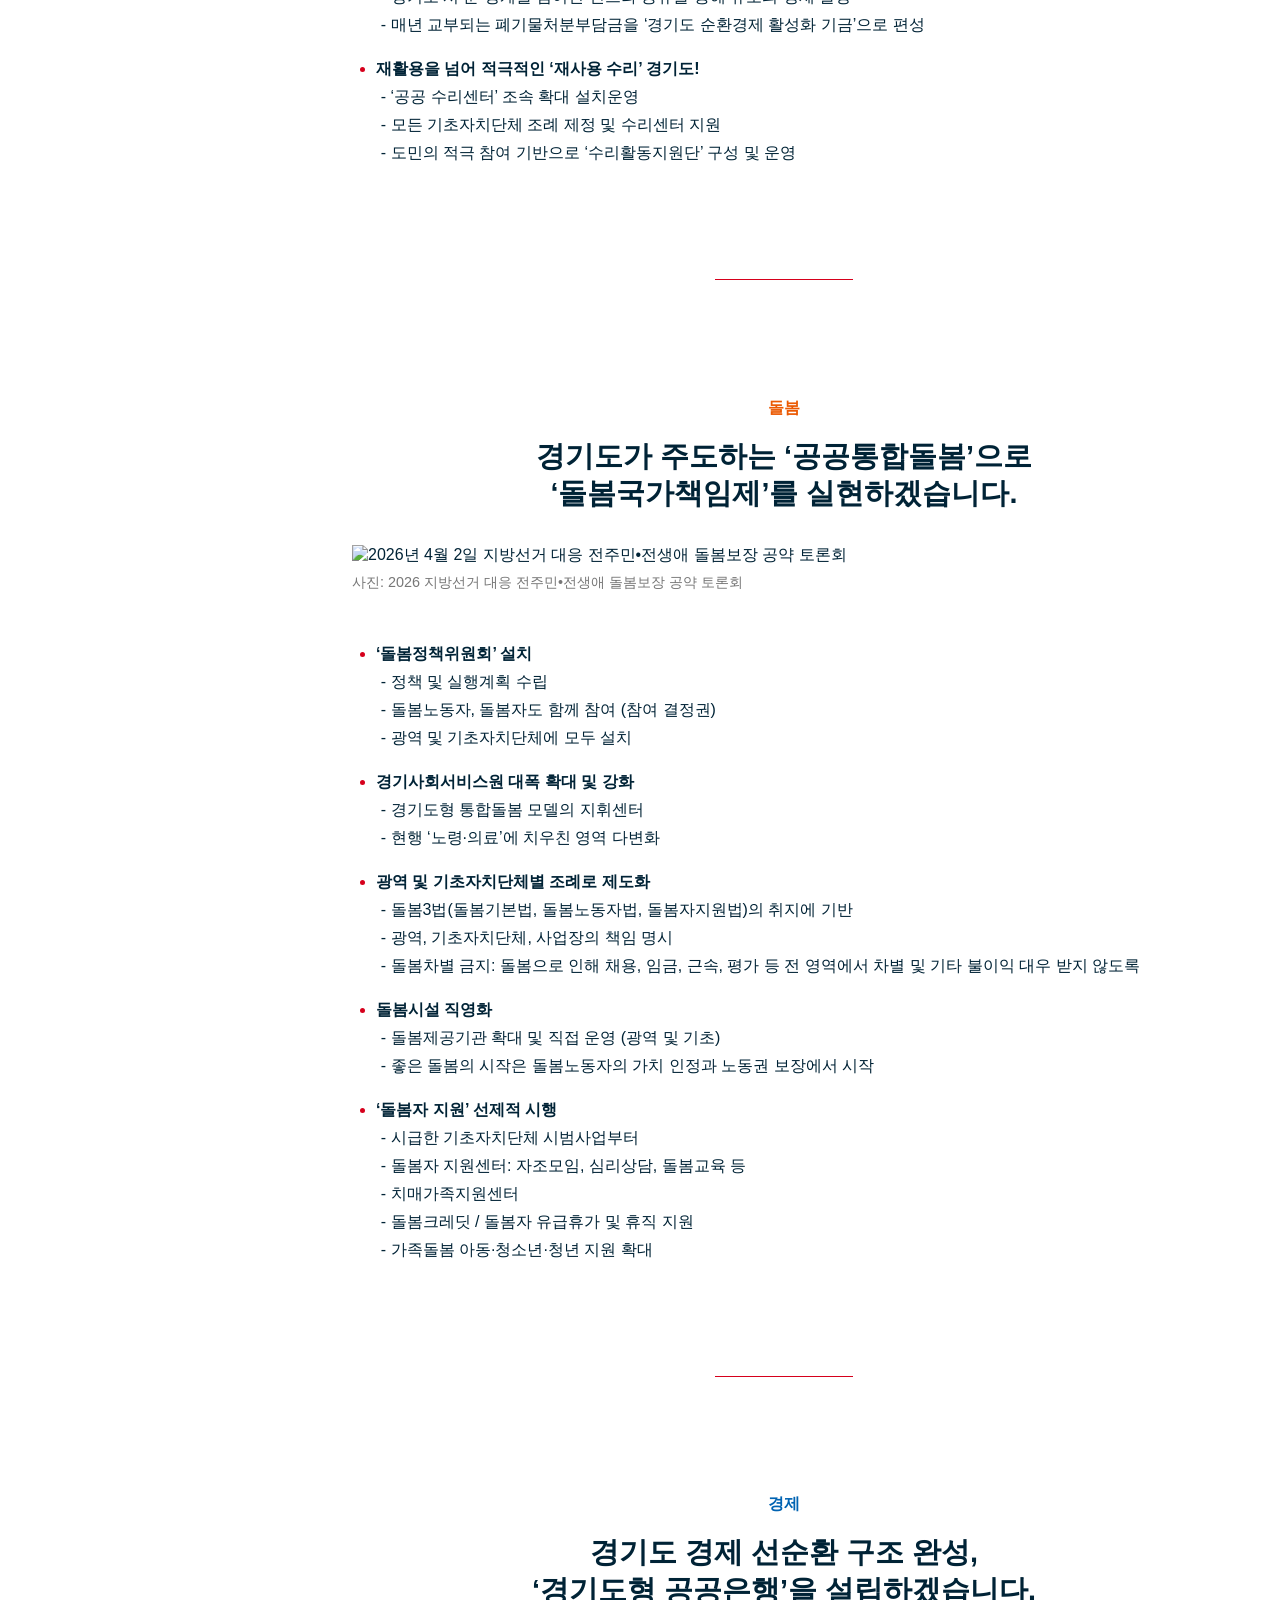
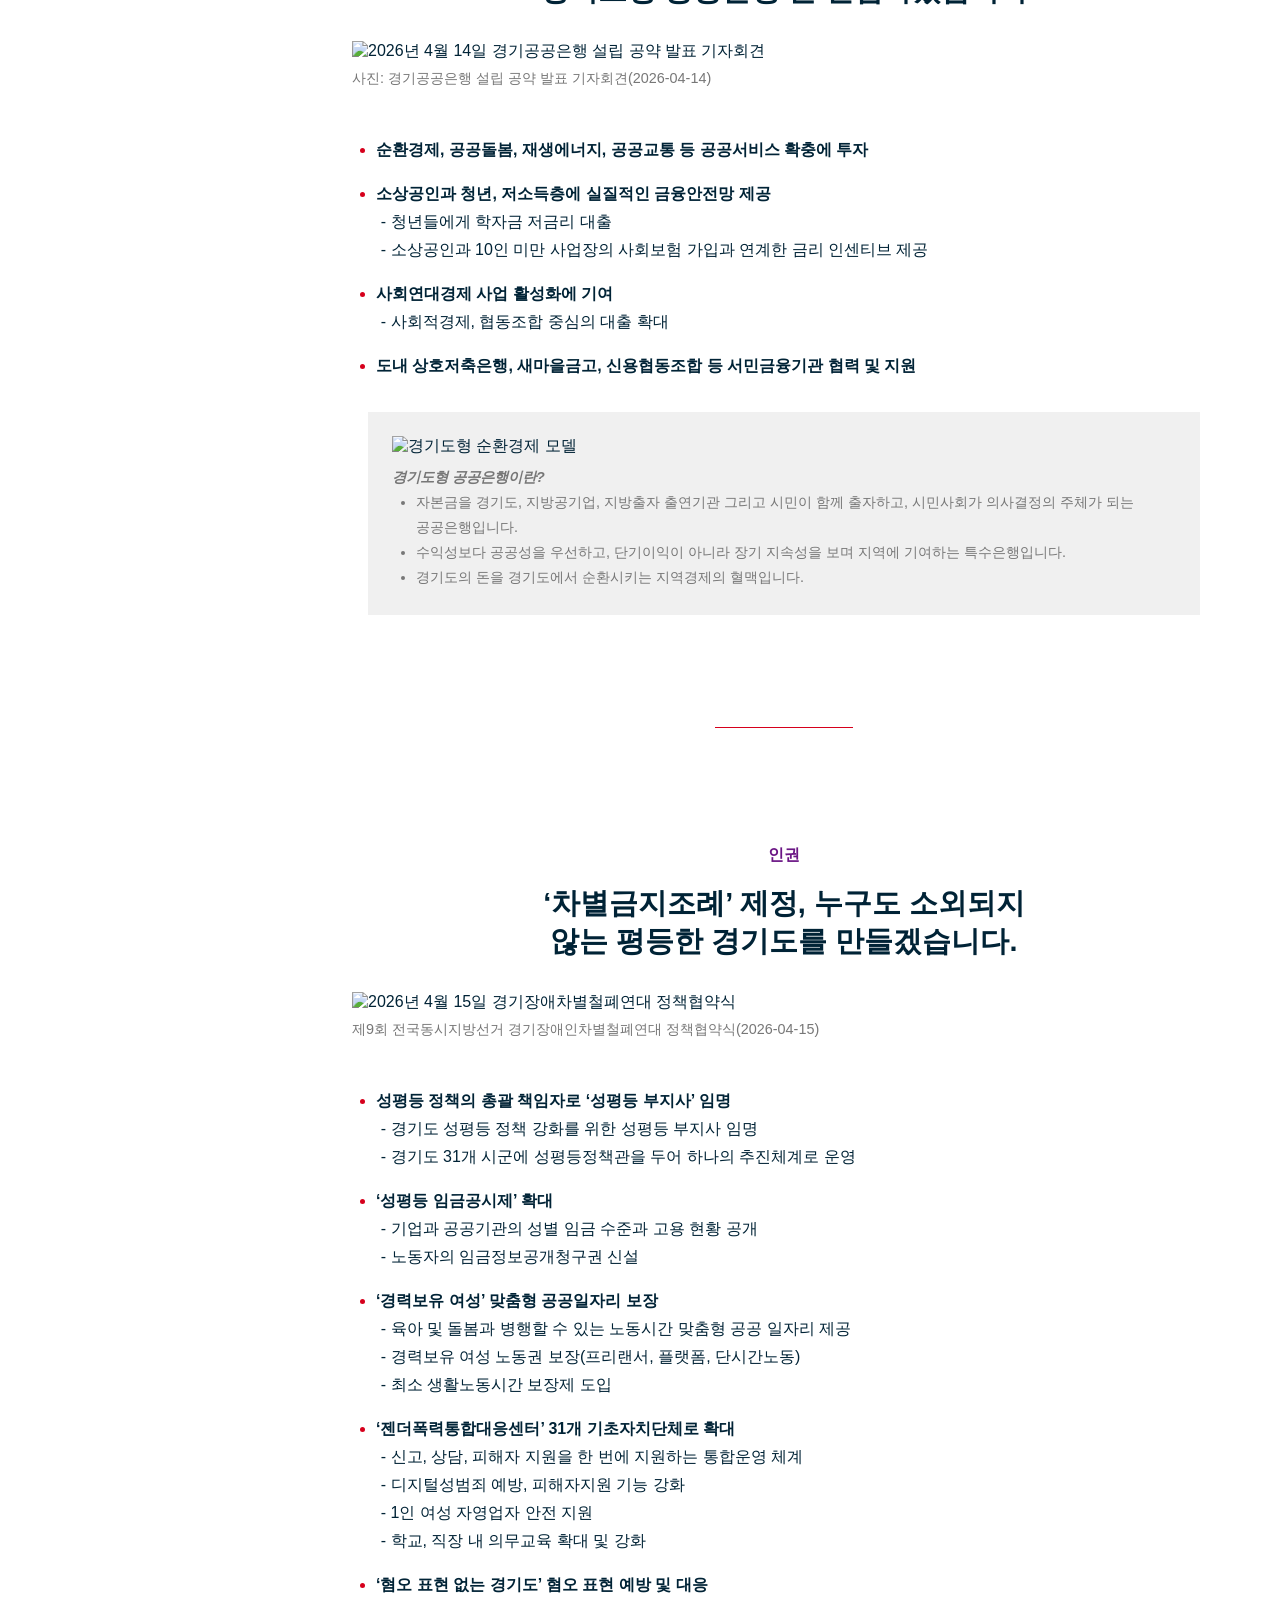
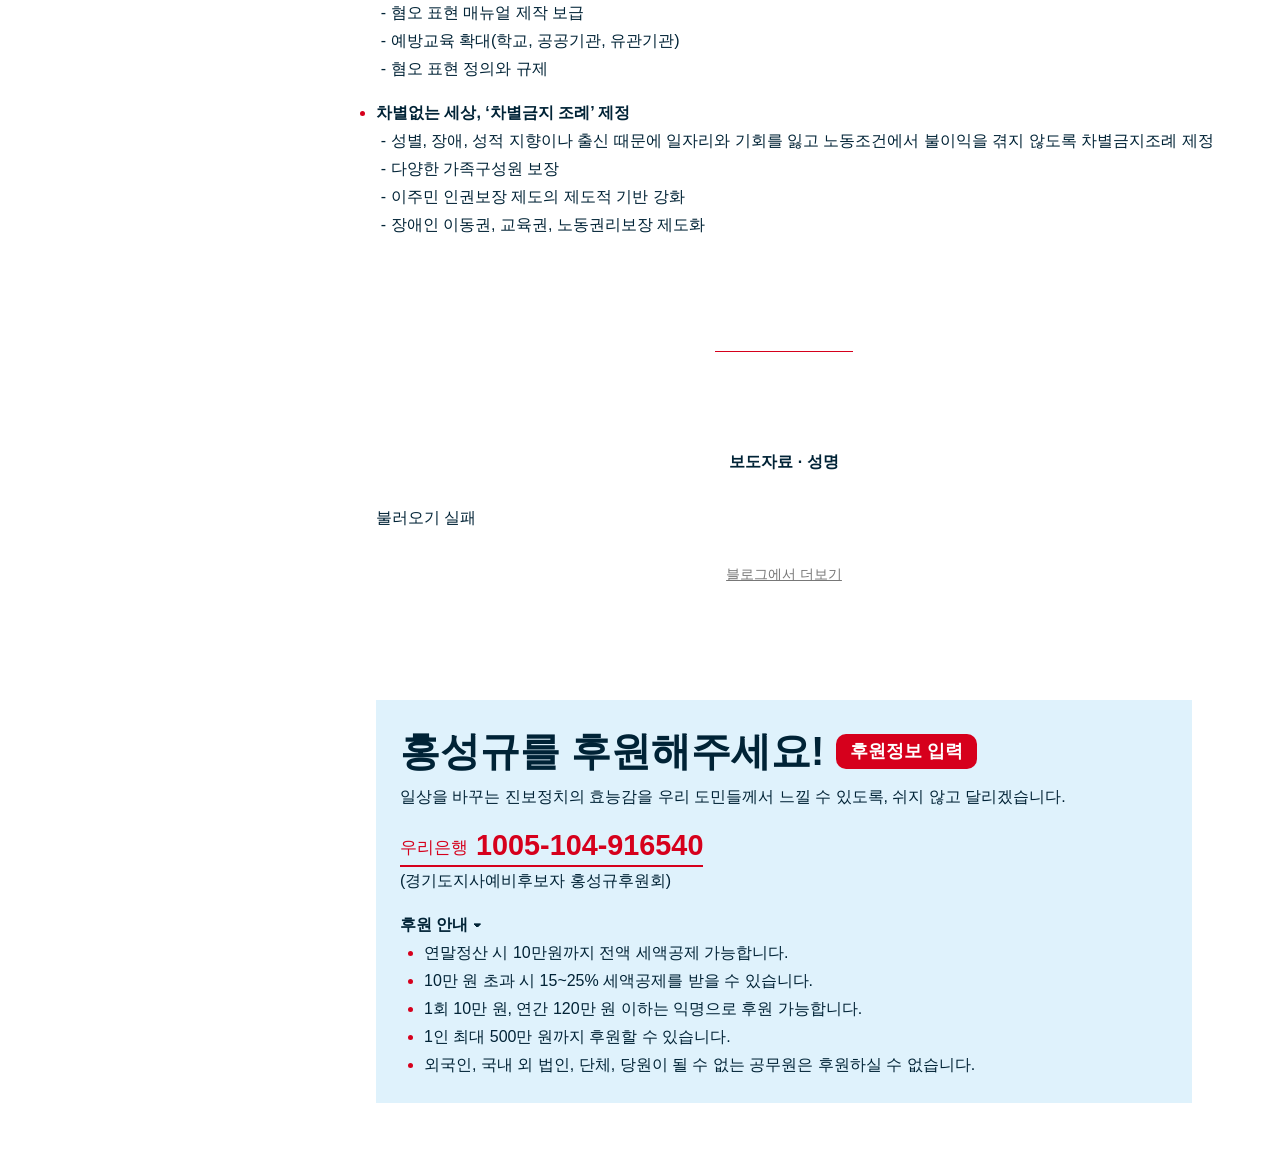
==== commit 235c64fa: "class name change" ====
--- a/index.html
+++ b/index.html
@@ -36,7 +36,7 @@
 					</svg>
 					후원안내
 				</a>
-				<a href="#">
+				<a href="mailto:pridemars@naver.com">
 					<svg xmlns="http://www.w3.org/2000/svg" viewBox="0 0 24 24" fill="none" stroke="currentColor" stroke-width="2" stroke-linecap="round" stroke-linejoin="round">
 						<path d="M4 4h16c1.1 0 2 .9 2 2v12c0 1.1-.9 2-2 2H4c-1.1 0-2-.9-2-2V6c0-1.1.9-2 2-2z"/>
 						<polyline points="22,6 12,13 2,6"/>
@@ -59,7 +59,7 @@
 				<li><a href="#mani4"><span>경제</span>경기도형 공공은행 설립</a></li>
 				<li><a href="#mani5"><span>인권</span>차별금지조례 제정</a></li>
 				<li><a href="#press">보도자료 · 성명</a></li>
-				<li class="aside-donate"><a href="#donate">후원안내</a></li>
+				<li class="hamburger-nav"><a href="#donate">후원안내</a></li>
 				<li>
 					<details>
 					<summary>홍성규 SNS</summary>
@@ -73,6 +73,7 @@
 						</ul>
 					</details>
 				</li>
+				<li class="hamburger-nav"><a href="https://jinboparty.com/" target="_blank" rel="noopener noreferrer"><img src="img/logo.svg" alt="진보당 로고"></a></li>
 			</ul>
 		</aside>
 
--- a/style.css
+++ b/style.css
@@ -0,0 +1,620 @@
+* {
+	margin: 0;
+	padding: 0;
+	box-sizing: border-box;
+}
+
+html {
+	scroll-behavior: smooth;
+}
+
+body {
+	font-family: "Pretendard Variable", Pretendard, sans-serif;
+	word-break: keep-all;
+	color: #002336;
+}
+
+:root {
+	--color-main: #d6001c;
+}
+
+header {
+	position: fixed;
+	top: 0;
+	left: 0;
+	right: 0;
+	height: 6rem;
+	background: white;
+	z-index: 100;
+	display: flex;
+	align-items: center;
+	justify-content: space-between;
+}
+
+header > div {
+	display: flex;
+	align-items: center;
+	justify-content: space-between;
+	width: 100%;
+	max-width: 75rem;
+	margin: 0 auto;
+	padding: 0 1.5rem;
+}
+
+header a {
+	text-decoration: none;
+	font-weight: 800;
+	font-size: 1.35rem;
+	letter-spacing: 0.1rem;
+	color: var(--color-main);
+	display: flex;
+	align-items: center;
+	gap: 0.3rem;
+}
+
+header a img {
+	
+	height: 1.8em;
+	width: auto;
+}
+
+nav {
+	display: flex;
+	gap: 3rem;
+}
+
+nav a {
+	font-weight: 400;
+	letter-spacing: -0.005rem;
+	text-decoration: none;
+	font-size: 1rem;
+	color: #666;
+}
+
+nav a svg {
+    width: 1.1em;
+    height: 1.1em;
+    flex-shrink: 0;
+    color: #E30000;
+}
+
+nav a:hover {
+	text-decoration: underline;
+}
+
+.container {
+	margin: 6rem auto 2rem auto;
+	display: flex;
+	max-width: 75rem;
+	padding: 0 1.5rem;
+}
+
+aside.open {
+	display: flex;
+	flex-direction: column;
+	position: fixed;
+	top: 6rem;
+	left: 0;
+	right: 0;
+	background: white;
+	padding: 1.5rem;
+	box-shadow: 0 4px 12px rgba(0,0,0,0.1);
+	z-index: 99;
+}
+
+aside {
+	flex: 0 3 18rem;
+	min-width: 16.5rem;
+	padding-right: 2.5rem;
+	position: sticky;
+	top: 6rem;
+	height: calc(100vh - 6rem);
+	overflow-y: auto;
+	font-weight: 400;
+}
+
+aside a {
+	text-decoration: none;
+	color: inherit;
+}
+
+aside a:hover {
+	text-decoration: underline;
+}
+
+aside span {
+	display: inline-block;
+	width: 2.3rem;
+}
+
+aside ul {
+	list-style: none;
+}
+
+aside li {
+	padding: 0.75rem;
+	font-size: 0.9rem;
+	cursor: pointer;
+	border-bottom: 1px solid var(--color-main);
+}
+
+aside a {
+	display: block;
+}
+
+aside a.active {
+	font-weight: 600;
+	color: var(--color-main);
+}
+
+aside li:last-child {
+	border-bottom: none;
+}
+
+aside li ul {
+	margin-top: 0.75rem;
+}
+
+aside li li {
+	border: none;
+	padding-left: 2.3rem;
+	padding-top: 0;
+}
+
+aside li li:last-child {
+	padding-bottom: 0;
+}
+
+aside summary {
+    font-size: 0.9rem;
+    cursor: pointer;
+    font-weight: 400;
+    list-style: none;
+    display: flex;
+	align-items: center;
+	gap: 0.3rem;
+}
+
+aside summary::-webkit-details-marker {
+	display: none;
+}
+
+aside summary::after {
+	content: "▾";
+}
+
+aside details[open] summary::after {
+	content: "▴";
+}
+
+aside details[open] summary {
+	font-weight: 600;
+}
+
+main {
+	flex: 1;
+	padding: 0;
+	min-width: 0;
+}
+
+main h1 {
+	font-size: 2.5rem;
+	font-weight: 800;
+	margin-top: 2rem;
+	margin-bottom: 1rem;
+	padding-right: 20%;
+}
+
+main h2 {
+	line-height: 1.3;
+	font-size: 1.8rem;
+	margin-top: 1rem;
+	margin-bottom: 2rem;
+	text-align: center;
+	padding-left: 20%;
+	padding-right: 20%;
+}
+
+main p {
+	line-height: 1.75;
+	margin-bottom: 1em;
+}
+
+
+main ul {
+	line-height: 1.75;
+	margin-left: 1.5rem;
+	margin-bottom: 1rem;
+	margin-top: 1rem;
+}
+
+main ul li::marker {
+	color: var(--color-main);
+}
+
+main ul ul {
+	list-style: none;
+	margin-left: 0;
+	margin-top: 0;
+}
+
+main ul ul li {
+	padding-left: 1em;
+	text-indent: -0.7em;
+}
+
+main ul ul li:before {
+	content: "- ";
+}
+
+main img {
+	width: 100%;
+	height: auto;
+	display: block;
+}
+
+main figure {
+	padding-bottom: 2rem;
+}
+
+main figure.callout {
+	margin: 2rem 1rem;
+	background: #f0f0f0;
+	padding: 1.5rem;
+}
+
+main figcaption {
+	color: #777;
+	margin-top: 0.45rem;
+	font-size: 0.9rem;
+}
+
+main figure dfn {
+	line-height: 1.75;
+	font-weight: 600;
+}
+
+main figcaption ul {
+	margin-top: 0;
+	margin-bottom: 0;
+}
+
+main figcaption ul li::marker {
+	color: #777;
+}
+
+main strong {
+	font-weight: 600;
+}
+
+main hr {
+	margin: 7rem 42% 6rem;
+	border: none;
+	border-top: 1px solid var(--color-main);
+}
+
+table {
+	width: 95%;
+	border-collapse: collapse;
+	font-size: 1rem;
+	margin: 4rem auto 0 auto;
+}
+
+thead th {
+	vertical-align: middle;
+	padding: 1rem 0;
+	text-align: left;
+	font-weight: 700;
+	border-bottom: 1px solid #e5e5e5;
+}
+
+tbody td {
+	padding: 1rem 0;
+	vertical-align: middle;
+}
+
+tbody td:first-child {
+	font-weight: 700;
+	width: 20%;
+	padding-right: 3rem;
+}
+
+tbody td:first-child div {
+	display: flex;
+	align-items: center;
+	gap: 0.3rem;
+}
+
+tbody td:first-child img {
+	width: 0.5rem;
+	height: 0.5rem;
+	vertical-align: middle;
+}
+
+tbody td a {
+	display: block;
+	text-decoration: none;
+	color: inherit;
+}
+
+tbody tr {
+	border-bottom: 1px solid #e5e5e5;
+}
+
+tbody tr:last-child {
+	border-bottom: none;
+}
+
+.category {
+	display: flex;
+	flex-direction: column;
+	align-items: center;
+	justify-content: center;
+	gap: 0.1rem;
+	font-size: 1rem;
+	font-weight: 600;
+	line-height: 1.75;
+}
+
+.category img {
+	width: 1rem;
+	height: 1rem;
+}
+
+.cat-labor {
+	color: #e60012;
+}
+
+.cat-care {
+	color: #eb5902;
+}
+
+.cat-economy {
+	color: #0063b2;
+}
+
+.cat-eco {
+	color: #00a17d;
+}
+
+.cat-human {
+	color: #6b1685;
+}
+
+.cat-traffic {
+	color: #ec739e;
+}
+
+#donate {
+	background: #dff2fc;
+	padding: 1.5rem;
+	margin: 7rem 1.5rem 2rem;
+}
+
+#donate h1 {
+	margin: 0 0 0.25rem 0;
+	padding: 0;
+}
+
+#donate h2 {
+	text-align: left;
+	margin: 0;
+	padding: 0;
+	color: var(--color-main);
+	border-bottom: 2px solid var(--color-main);
+	display: inline-block;
+}
+
+#donate hgroup {
+	margin-bottom: 1rem;
+}
+
+#donate ul {
+	margin-top: 0;
+	margin-bottom: 0;
+}
+
+#donate p {
+	margin: 0;
+}
+
+#donate details {
+	margin-top: 1rem;
+}
+
+#donate summary {
+	line-height: 1.75em;
+	font-weight: 600;
+	display: flex;
+	align-items: center;
+	gap: 0.3rem;
+	list-style: none;
+}
+
+#donate summary::-webkit-details-marker {
+	display: none;
+}
+
+#donate summary::after {
+	content: "▴";
+}
+
+#donate details[open] summary::after {
+	content: "▾";
+}
+
+#donate h1 a {
+	display: inline-block;
+	font-size: 0.45em;
+	font-weight: 600;
+	color: white;
+	background: var(--color-main);
+	padding: 0.3em 0.8em;
+	border-radius: 10px;
+	text-decoration: none;
+	vertical-align: 0.5rem;
+}
+
+#donate small {
+	font-weight: 500;
+	font-size: 0.6em;
+	vertical-align: middle;
+}
+
+.hamburger {
+	display: none;
+	flex-direction: column;
+	justify-content: space-between;
+	width: 1.5rem;
+	height: 1.2rem;
+	background: none;
+	border: none;
+	cursor: pointer;
+	padding: 0;
+}
+
+.hamburger span {
+	display: block;
+	height: 2px;
+	width: 100%;
+	background: var(--color-main);
+}
+
+.hamburger.open span:nth-child(1) {
+	transform: translateY(9px) rotate(45deg);
+}
+
+.hamburger.open span:nth-child(2) {
+	opacity: 0;
+}
+
+.hamburger.open span:nth-child(3) {
+	transform: translateY(-9px) rotate(-45deg);
+}
+
+.hamburger span {
+	transition: transform 0.2s, opacity 0.2s;
+}
+
+.swiper {
+	width: 100%;
+	height: auto;
+	position: relative;
+	overflow: hidden;
+}
+
+.swiper-slide {
+	flex-shrink: 0;
+	width: 100%;
+}
+
+.swiper-slide img {
+	width: 100%;
+	height: auto;
+	display: block;
+}
+
+.swiper-button-prev,
+.swiper-button-next {
+	color: var(--color-main);
+	--swiper-navigation-size: 1rem;
+}
+
+.hamburger-nav {
+	display: none;
+}
+
+#press-list li {
+	display: flex;
+	justify-content: space-between;
+	align-items: baseline;
+	gap: 1rem;
+	padding: 0.75rem 0;
+	border-bottom: 1px solid #e5e5e5;
+	list-style: none;
+	margin: 0;
+}
+
+#press-list li:last-child {
+	border-bottom: none;
+}
+
+#press-list a {
+	text-decoration: none;
+	color: inherit;
+	flex: 1;
+}
+
+#press-list a:hover {
+	text-decoration: underline;
+}
+
+#press-list small {
+    color: #777;
+    font-size: 0.85rem;
+    white-space: nowrap;
+}
+
+#press p a {
+	color: #777;
+	font-size: 0.85rem;
+}
+
+@media (max-width: 1024px) {
+	main {
+		padding: 0;
+	}
+
+	main ul{
+		margin-left: 1rem;
+		margin-right: 1rem;
+	}
+
+	.hamburger {
+		display: flex;
+	}
+
+	nav {
+		display: none;
+	}
+
+	aside {
+		display: none;
+	}
+
+	main h1 {
+	padding-right: 20%;
+	}
+
+	main h2 {
+		padding-left: 2rem;
+		padding-right: 2rem;
+	}
+
+	main hr {
+	margin-left: 10%;
+	margin-right: 10%;
+	}
+
+	main figure.callout {
+	margin: 0;
+	}
+
+	#donate {
+		margin: 7rem 0rem 6rem;
+	}
+
+	.hamburger-nav {
+		display: list-item;
+	}
+
+	aside a img {
+		margin-top: 1.5rem;
+	height: 2em;
+	width: auto;
+	}
+
+	aside li {
+		border: none;
+	}
+}
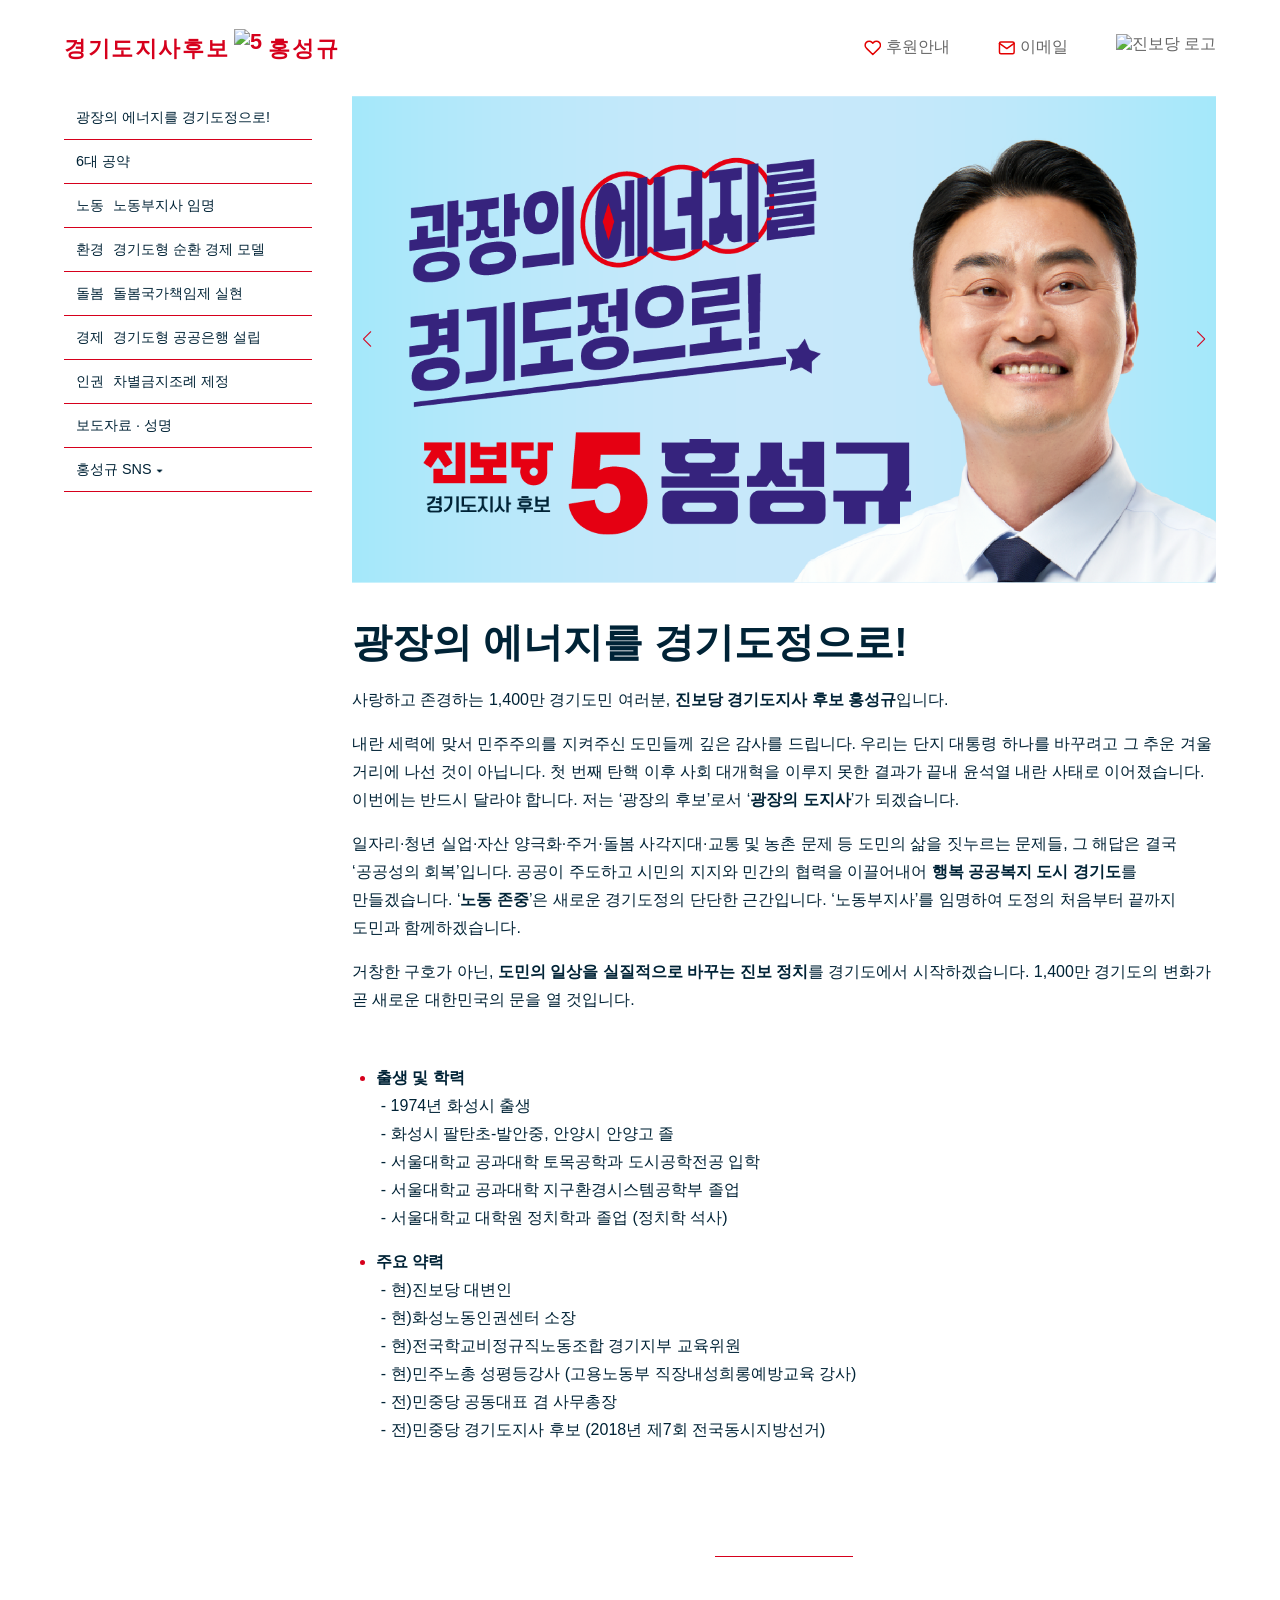
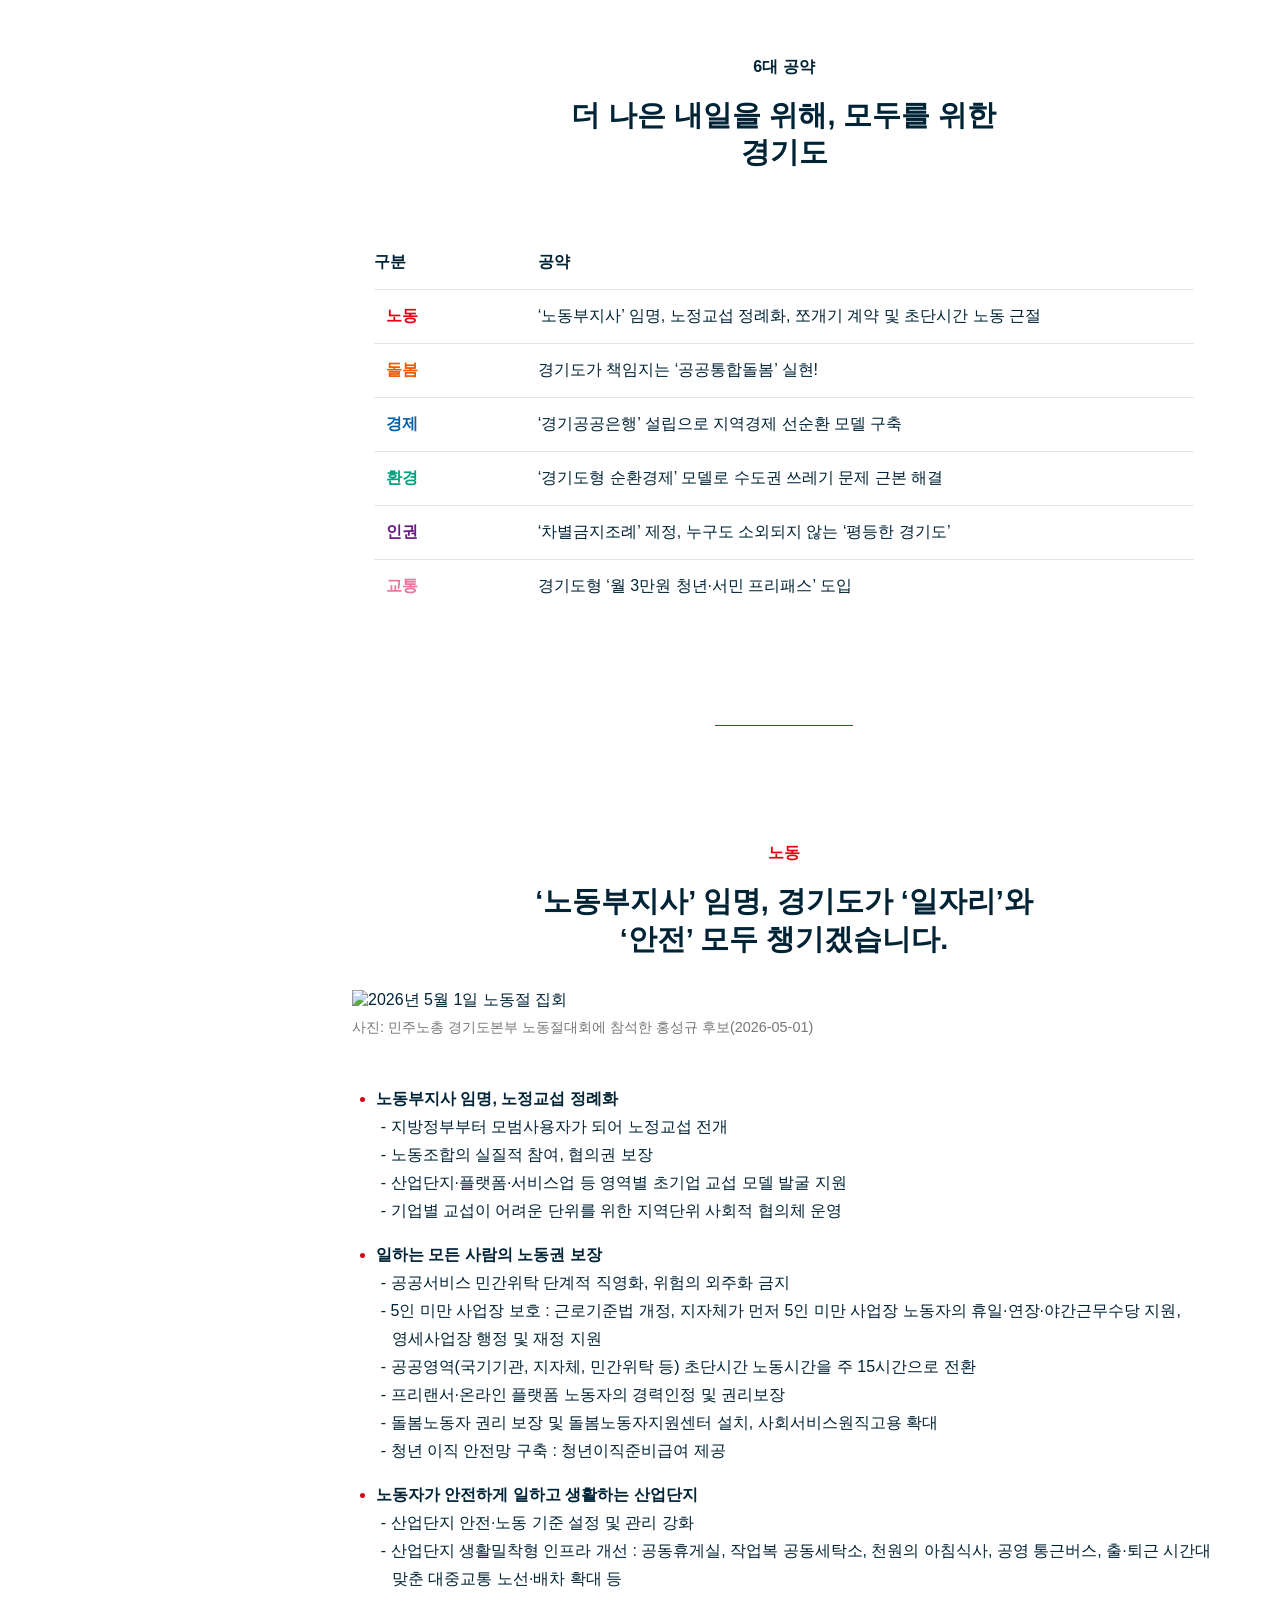
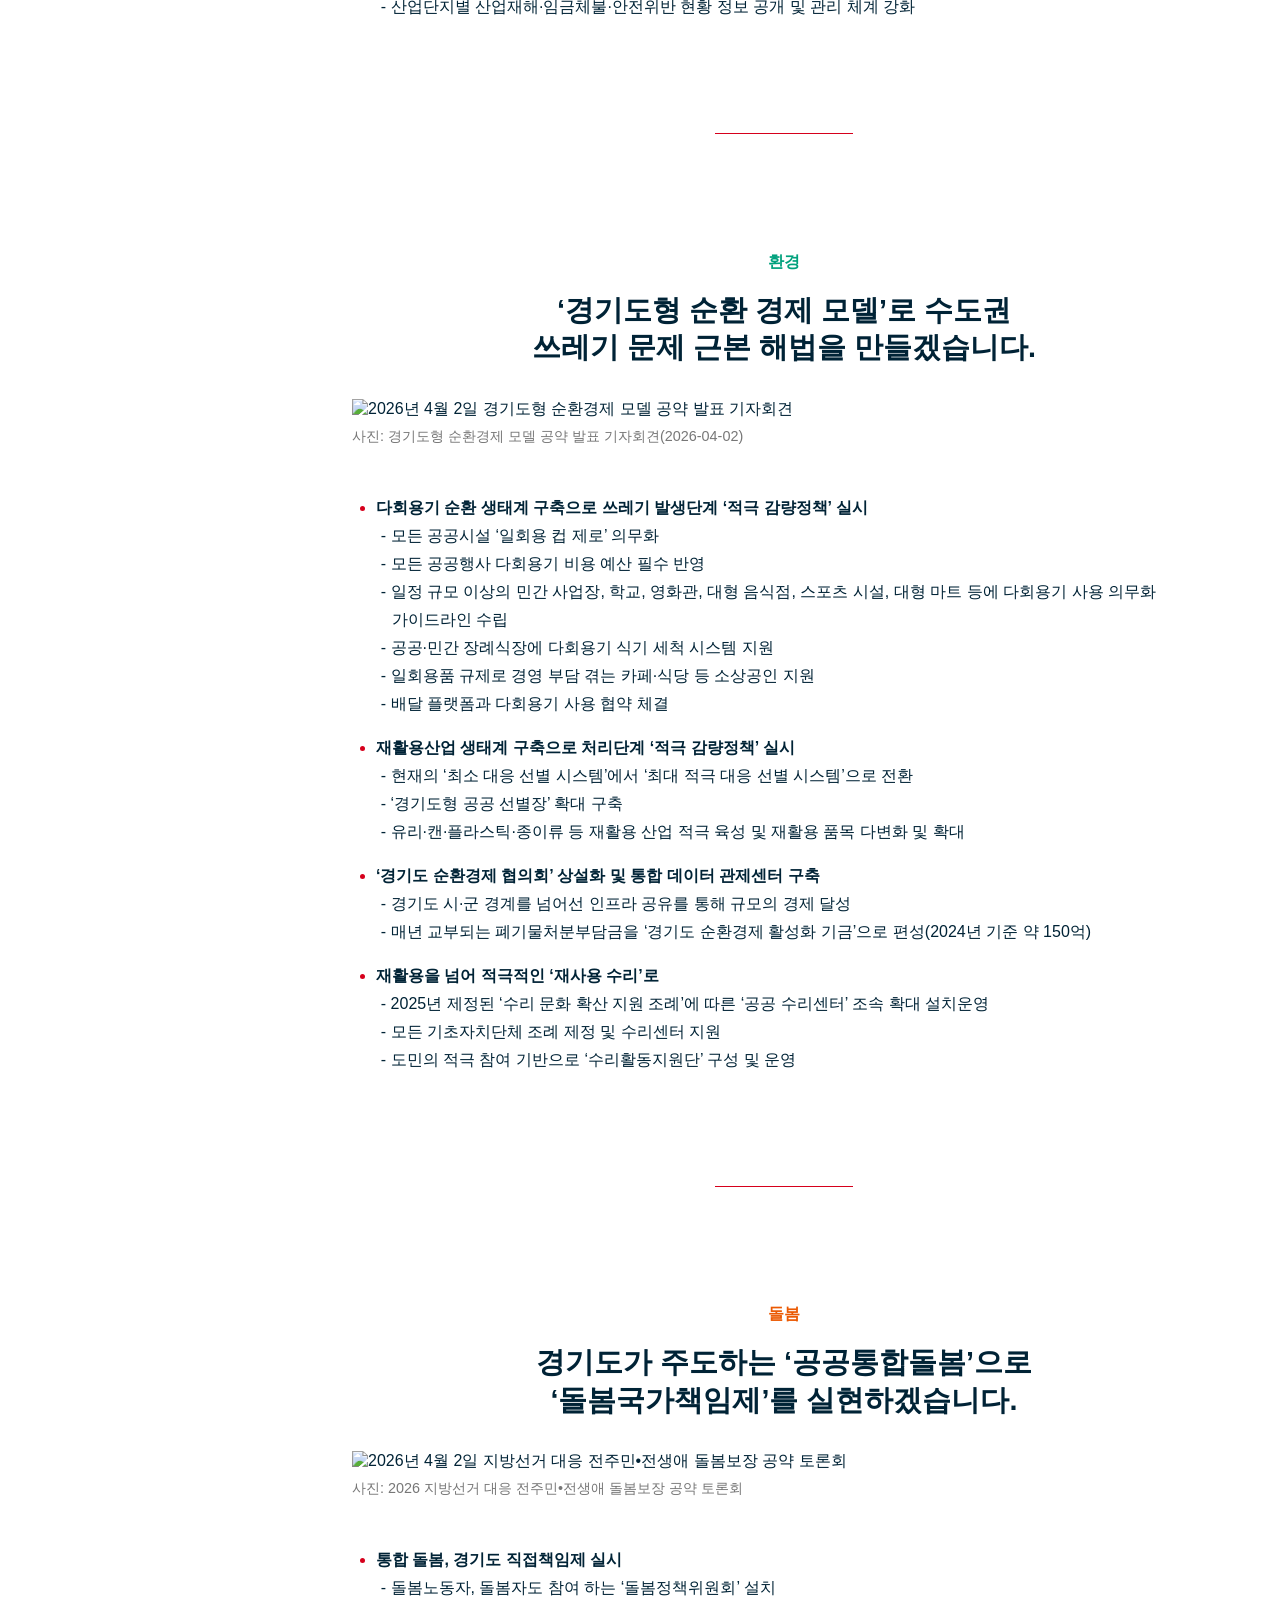
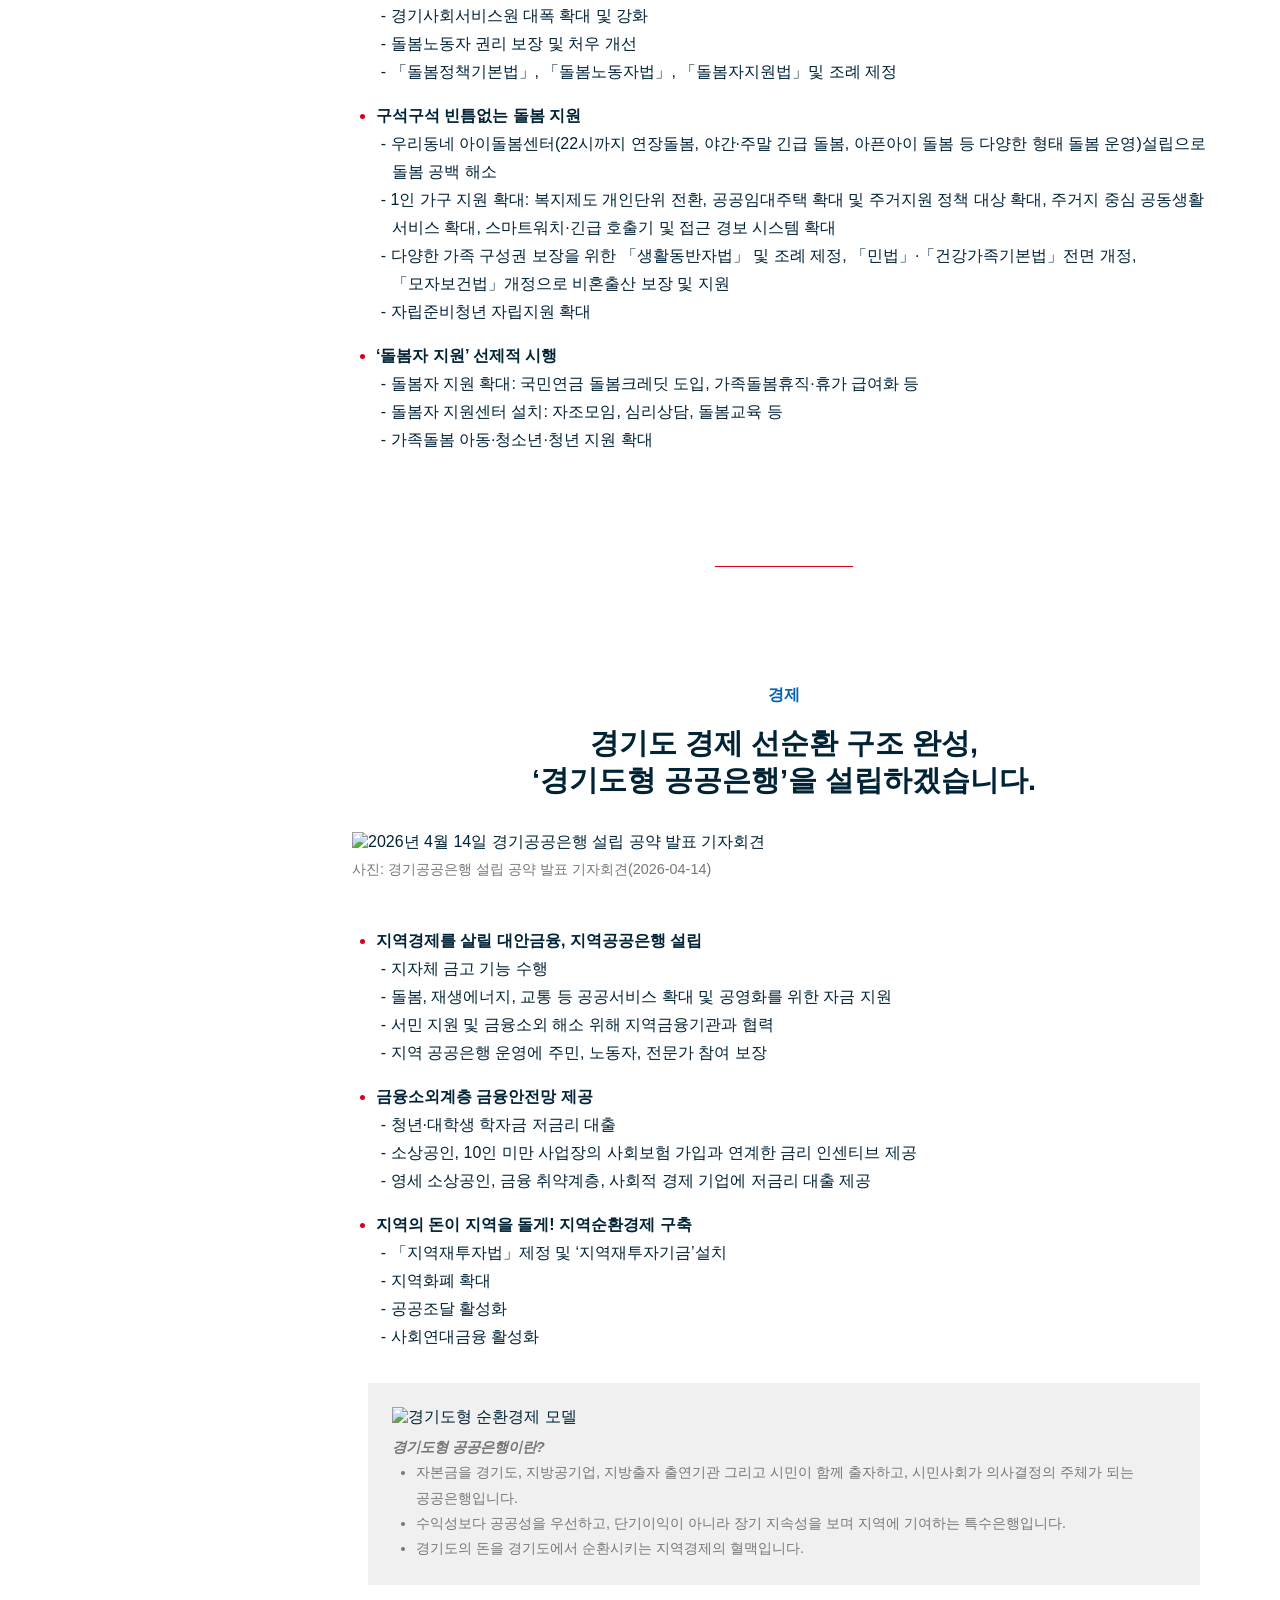
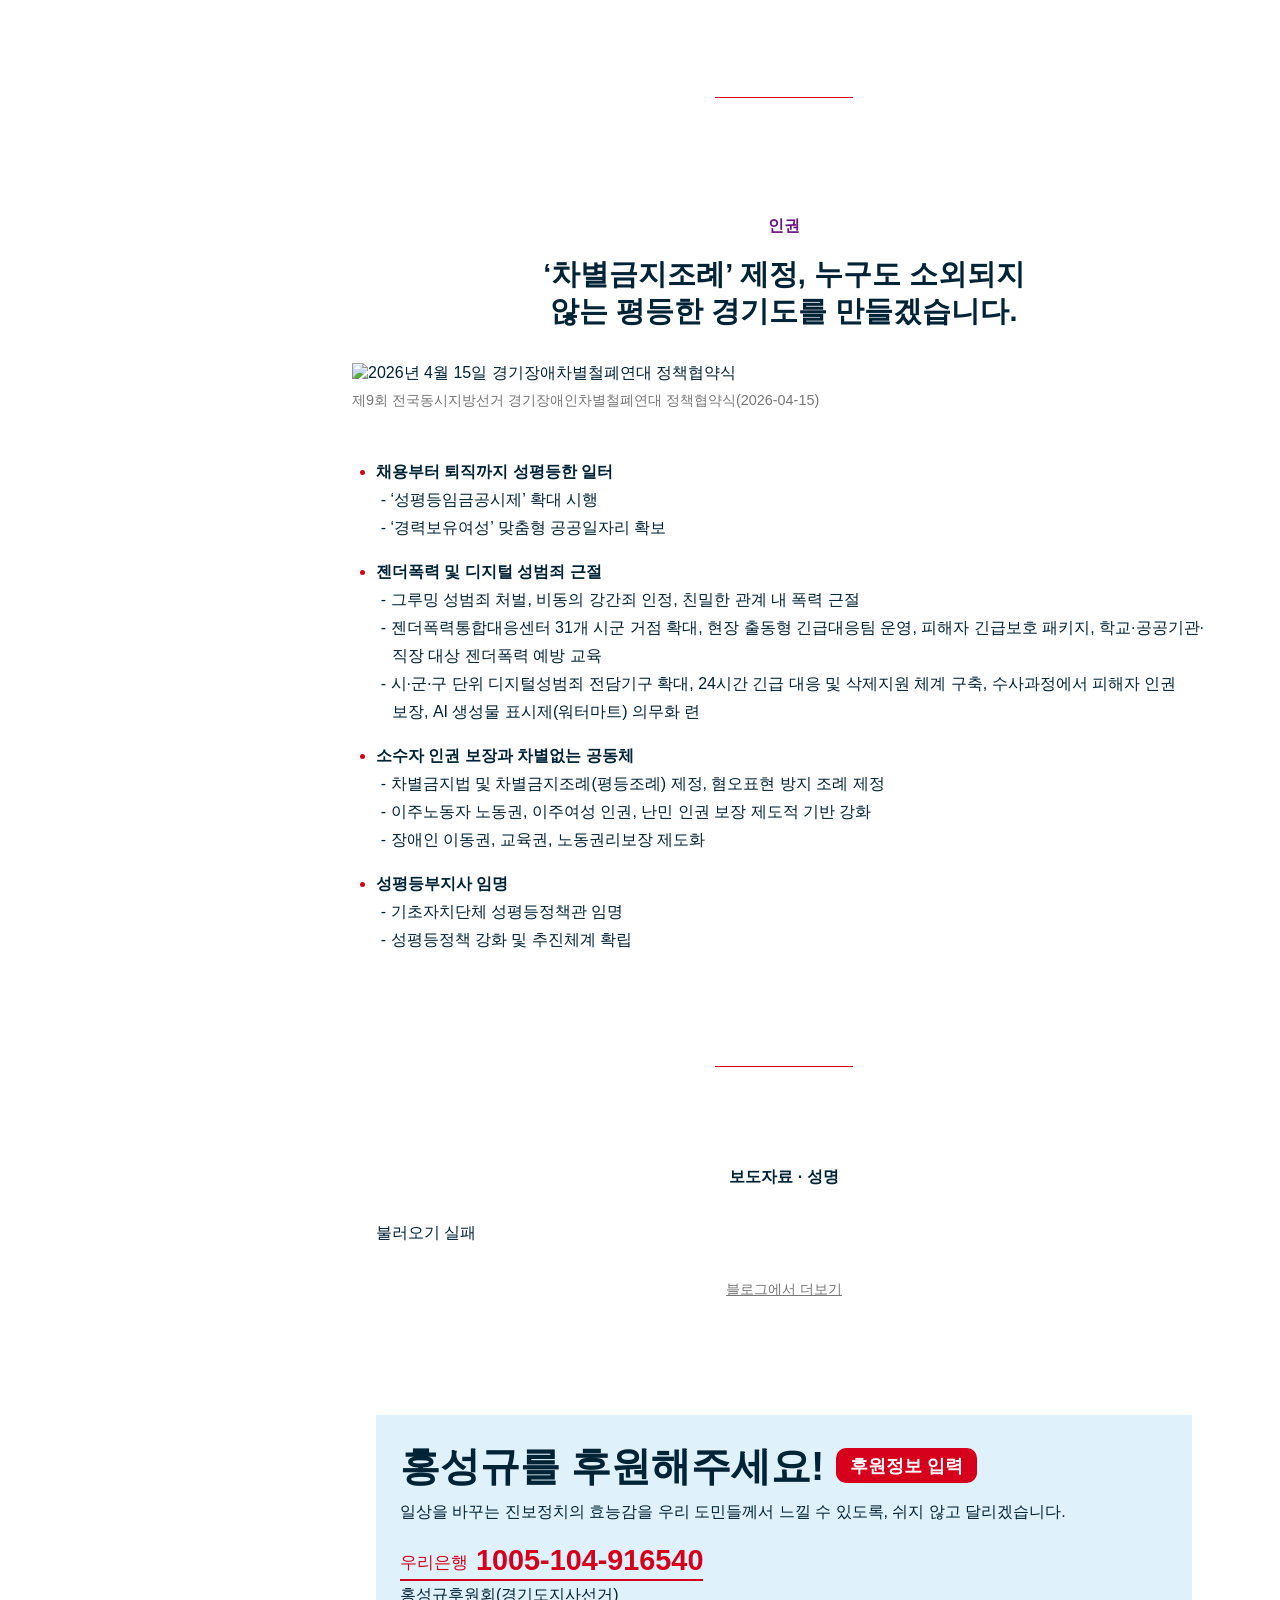
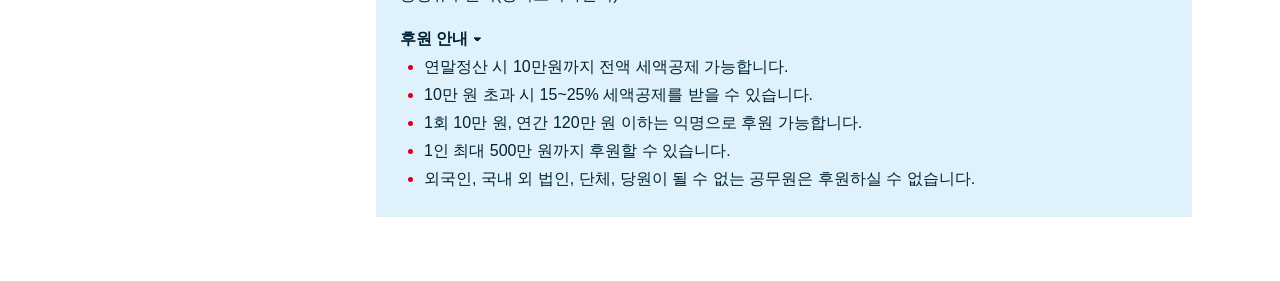
==== commit 40cdc580: "후원정보 수정" ====
--- a/index.html
+++ b/index.html
@@ -7,12 +7,12 @@
 	<meta property="og:url" content="https://hongseongkyu2026.github.io/hongseongkyu">
 	<meta property="og:image" content="https://hongseongkyu2026.github.io/hongseongkyu/img/cover.png">
 	<meta property="og:title" content="진보당 경기도지사 후보 5 홍성규">
-	<meta property="og:description" content="진보당 홍성규 후보의 경기도지사 공약 소개">
+	<meta property="og:description" content="진보당 홍성규 경기도지사 후보의 공약 소개">
 	<meta name="twitter:card" content="summary_large_image">
 	<meta name="twitter:image" content="https://hongseongkyu2026.github.io/hongseongkyu/img/cover.png">
 	<meta name="twitter:title" content="진보당 경기도지사 후보 5 홍성규">
-	<meta name="twitter:description" content="진보당 홍성규 후보의 경기도지사 공약 소개">
-	<meta name="description" content="진보당 홍성규 후보의 경기도지사 공약 소개">
+	<meta name="twitter:description" content="진보당 홍성규 경기도지사 후보의 공약 소개">
+	<meta name="description" content="진보당 홍성규 경기도지사 후보의 공약 소개">
 	<meta name="format-detection" content="telephone=no">
 	<link rel="stylesheet" href="https://cdn.jsdelivr.net/npm/swiper@11/swiper-bundle.min.css" />
 	<link rel="stylesheet" as="style" crossorigin href="https://cdn.jsdelivr.net/gh/orioncactus/pretendard@v1.3.9/dist/web/static/pretendard-dynamic-subset.min.css" />
@@ -36,7 +36,7 @@
 					</svg>
 					후원안내
 				</a>
-				<a href="mailto:pridemars@naver.com">
+				<a href="mailto:hong202606@naver.com">
 					<svg xmlns="http://www.w3.org/2000/svg" viewBox="0 0 24 24" fill="none" stroke="currentColor" stroke-width="2" stroke-linecap="round" stroke-linejoin="round">
 						<path d="M4 4h16c1.1 0 2 .9 2 2v12c0 1.1-.9 2-2 2H4c-1.1 0-2-.9-2-2V6c0-1.1.9-2 2-2z"/>
 						<polyline points="22,6 12,13 2,6"/>
@@ -174,16 +174,32 @@
 				</figure>
 				<ul>
 					<li>
-						<strong>초기업교섭·노정교섭 정례화, 공공부문 쪼개기 계약 및 초단시간 노동 근절</strong>
-						<ul></ul>
-					</li>
-					<li>
-						<strong>돌봄·의료·복지·기후 등 사회 필수 공공일자리 확대</strong>
-						<ul></ul>
-					</li>
-					<li>
-						<strong>위험의 외주화 금지, 폭염·한파 등 재난시 노동자 ‘작업중지권’ 보장</strong>
-						<ul></ul>
+						<strong>노동부지사 임명, 노정교섭 정례화</strong>
+						<ul>
+							<li>지방정부부터 모범사용자가 되어 노정교섭 전개</li>
+							<li>노동조합의 실질적 참여, 협의권 보장</li>
+							<li>산업단지·플랫폼·서비스업 등 영역별 초기업 교섭 모델 발굴 지원</li>
+							<li>기업별 교섭이 어려운 단위를 위한 지역단위 사회적 협의체 운영</li>
+						</ul>
+					</li>
+					<li>
+						<strong>일하는 모든 사람의 노동권 보장</strong>
+						<ul>
+							<li>공공서비스 민간위탁 단계적 직영화, 위험의 외주화 금지</li>
+							<li>5인 미만 사업장 보호 : 근로기준법 개정, 지자체가 먼저 5인 미만 사업장 노동자의 휴일·연장·야간근무수당 지원, 영세사업장 행정 및 재정 지원</li>
+							<li>공공영역(국기기관, 지자체, 민간위탁 등) 초단시간 노동시간을 주 15시간으로 전환</li>
+							<li>프리랜서·온라인 플랫폼 노동자의 경력인정 및 권리보장</li>
+							<li>돌봄노동자 권리 보장 및 돌봄노동자지원센터 설치, 사회서비스원직고용 확대</li>
+							<li>청년 이직 안전망 구축 : 청년이직준비급여 제공</li>
+						</ul>
+					</li>
+					<li>
+						<strong>노동자가 안전하게 일하고 생활하는 산업단지</strong>
+						<ul>
+							<li>산업단지 안전·노동 기준 설정 및 관리 강화</li>
+							<li>산업단지 생활밀착형 인프라 개선 : 공동휴게실, 작업복 공동세탁소, 천원의 아침식사, 공영 통근버스, 출·퇴근 시간대 맞춘 대중교통 노선·배차 확대 등</li>
+							<li>산업단지별 산업재해·임금체불·안전위반 현황 정보 공개 및 관리 체계 강화</li>
+						</ul>
 					</li>
 				</ul>
 			</section>
@@ -193,7 +209,7 @@
 					<img src="img/icon2.svg" alt="" />
 					환경
 				</h3>
-				<h2>‘경기도형 순환 경제 모델’로 쓰레기 문제 근본 해법을 만들겠습니다.</h2>
+				<h2>‘경기도형 순환 경제 모델’로 수도권 쓰레기 문제 근본 해법을 만들겠습니다.</h2>
 				<figure>
 					<img src="img/2-0.jpg" alt="2026년 4월 2일 경기도형 순환경제 모델 공약 발표 기자회견">
 					<figcaption>사진: 경기도형 순환경제 모델 공약 발표 기자회견(2026-04-02)</figcaption>
@@ -204,7 +220,7 @@
 				    <ul>
 				      <li>모든 공공시설 ‘일회용 컵 제로’ 의무화</li>
 				      <li>모든 공공행사 다회용기 비용 예산 필수 반영</li>
-				      <li>일정 규모 이상의 민간 사업장, 학교, 영화관 등에 다회용기 사용 의무화 가이드라인 수립</li>
+				      <li>일정 규모 이상의 민간 사업장, 학교, 영화관, 대형 음식점, 스포츠 시설, 대형 마트 등에 다회용기 사용 의무화 가이드라인 수립</li>
 				      <li>공공·민간 장례식장에 다회용기 식기 세척 시스템 지원</li>
 				      <li>일회용품 규제로 경영 부담 겪는 카페·식당 등 소상공인 지원</li>
 				      <li>배달 플랫폼과 다회용기 사용 협약 체결</li>
@@ -215,21 +231,20 @@
 				    <ul>
 				      <li>현재의 ‘최소 대응 선별 시스템’에서 ‘최대 적극 대응 선별 시스템’으로 전환</li>
 				      <li>‘경기도형 공공 선별장’ 확대 구축</li>
-				      <li>유리·캔·플라스틱·종이류 등 재활용 산업 경기도 내 적극 육성 및 재활용품목 확대</li>
+				      <li>유리·캔·플라스틱·종이류 등 재활용 산업 적극 육성 및 재활용 품목 다변화 및 확대</li>
 				    </ul>
 				  </li>
 				  <li>
 				    <strong>‘경기도 순환경제 협의회’ 상설화 및 통합 데이터 관제센터 구축</strong>
 				    <ul>
-				      <li>정책 결정의 일관성과 지역 간 갈등 조정을 위한 의사결정 기구 운영</li>
 				      <li>경기도 시·군 경계를 넘어선 인프라 공유를 통해 규모의 경제 달성</li>
-				      <li>매년 교부되는 폐기물처분부담금을 ‘경기도 순환경제 활성화 기금’으로 편성</li>
+				      <li>매년 교부되는 폐기물처분부담금을 ‘경기도 순환경제 활성화 기금’으로 편성(2024년 기준 약 150억)</li>
 				    </ul>
 				  </li>
 				  <li>
-				    <strong>재활용을 넘어 적극적인 ‘재사용 수리’ 경기도!</strong>
-				    <ul>
-				      <li>‘공공 수리센터’ 조속 확대 설치운영</li>
+				    <strong>재활용을 넘어 적극적인 ‘재사용 수리’로</strong>
+				    <ul>
+				      <li>2025년 제정된 ‘수리 문화 확산 지원 조례’에 따른 ‘공공 수리센터’ 조속 확대 설치운영</li>
 				      <li>모든 기초자치단체 조례 제정 및 수리센터 지원</li>
 				      <li>도민의 적극 참여 기반으로 ‘수리활동지원단’ 구성 및 운영</li>
 				    </ul>
@@ -249,42 +264,28 @@
 				</figure>
 				<ul>
 					<li>
-						<strong>‘돌봄정책위원회’ 설치</strong>
-						<ul>
-							<li>정책 및 실행계획 수립</li>
-							<li>돌봄노동자, 돌봄자도 함께 참여 (참여 결정권)</li>
-							<li>광역 및 기초자치단체에 모두 설치</li>
-						</ul>
-					</li>
-					<li>
-						<strong>경기사회서비스원 대폭 확대 및 강화</strong>
-						<ul>
-							<li>경기도형 통합돌봄 모델의 지휘센터</li>
-							<li>현행 ‘노령·의료’에 치우친 영역 다변화</li>
-						</ul>
-					</li>
-					<li>
-						<strong>광역 및 기초자치단체별 조례로 제도화</strong>
-						<ul>
-							<li>돌봄3법(돌봄기본법, 돌봄노동자법, 돌봄자지원법)의 취지에 기반</li>
-							<li>광역, 기초자치단체, 사업장의 책임 명시</li>
-							<li>돌봄차별 금지: 돌봄으로 인해 채용, 임금, 근속, 평가 등 전 영역에서 차별 및 기타 불이익 대우 받지 않도록</li>
-						</ul>
-					</li>
-					<li>
-						<strong>돌봄시설 직영화</strong>
-						<ul>
-							<li>돌봄제공기관 확대 및 직접 운영 (광역 및 기초)</li>
-							<li>좋은 돌봄의 시작은 돌봄노동자의 가치 인정과 노동권 보장에서 시작</li>
+						<strong>통합 돌봄, 경기도 직접책임제 실시</strong>
+						<ul>
+							<li>돌봄노동자, 돌봄자도 참여 하는 ‘돌봄정책위원회’ 설치</li>
+							<li>경기사회서비스원 대폭 확대 및 강화</li>
+							<li>돌봄노동자 권리 보장 및 처우 개선</li>
+							<li>「돌봄정책기본법」, 「돌봄노동자법」, 「돌봄자지원법」및 조례 제정</li>
+						</ul>
+					</li>
+					<li>
+						<strong>구석구석 빈틈없는 돌봄 지원</strong>
+						<ul>
+							<li>우리동네 아이돌봄센터(22시까지 연장돌봄, 야간·주말 긴급 돌봄, 아픈아이 돌봄 등 다양한 형태 돌봄 운영)설립으로 돌봄 공백 해소</li>
+							<li>1인 가구 지원 확대: 복지제도 개인단위 전환, 공공임대주택 확대 및 주거지원 정책 대상 확대, 주거지 중심 공동생활 서비스 확대, 스마트워치·긴급 호출기 및 접근 경보 시스템 확대</li>
+							<li>다양한 가족 구성권 보장을 위한 「생활동반자법」 및 조례 제정, 「민법」·「건강가족기본법」전면 개정, 「모자보건법」개정으로 비혼출산 보장 및 지원</li>
+							<li>자립준비청년 자립지원 확대</li>
 						</ul>
 					</li>
 					<li>
 						<strong>‘돌봄자 지원’ 선제적 시행</strong>
 						<ul>
-							<li>시급한 기초자치단체 시범사업부터</li>
-							<li>돌봄자 지원센터: 자조모임, 심리상담, 돌봄교육 등</li>
-							<li>치매가족지원센터</li>
-							<li>돌봄크레딧 / 돌봄자 유급휴가 및 휴직 지원</li>
+							<li>돌봄자 지원 확대: 국민연금 돌봄크레딧 도입, 가족돌봄휴직·휴가 급여화 등</li>
+							<li>돌봄자 지원센터 설치: 자조모임, 심리상담, 돌봄교육 등</li>
 							<li>가족돌봄 아동·청소년·청년 지원 확대</li>
 						</ul>
 					</li>
@@ -305,25 +306,30 @@
 				</figure>
 				<ul>
 				  <li>
-				  	<strong>순환경제, 공공돌봄, 재생에너지, 공공교통 등 공공서비스 확충에 투자</strong>
-				  	<ul></ul>
-				  	</li>
-				  <li>
-				    <strong>소상공인과 청년, 저소득층에 실질적인 금융안전망 제공</strong>
-				    <ul>
-				      <li>청년들에게 학자금 저금리 대출</li>
-				      <li>소상공인과 10인 미만 사업장의 사회보험 가입과 연계한 금리 인센티브 제공</li>
+				  	<strong>지역경제를 살릴 대안금융, 지역공공은행 설립</strong>
+				  	<ul>
+				  		<li>지자체 금고 기능 수행</li>
+				  		<li>돌봄, 재생에너지, 교통 등 공공서비스 확대 및 공영화를 위한 자금 지원</li>
+				  		<li>서민 지원 및 금융소외 해소 위해 지역금융기관과 협력</li>
+				  		<li>지역 공공은행 운영에 주민, 노동자, 전문가 참여 보장</li>
+				  	</ul>
+				  </li>
+				  <li>
+				    <strong>금융소외계층 금융안전망 제공</strong>
+				    <ul>
+				      <li>청년·대학생 학자금 저금리 대출</li>
+				      <li>소상공인, 10인 미만 사업장의 사회보험 가입과 연계한 금리 인센티브 제공</li>
+				      <li>영세 소상공인, 금융 취약계층, 사회적 경제 기업에 저금리 대출 제공</li>
 				    </ul>
 				  </li>
 				  <li>
-				    <strong>사회연대경제 사업 활성화에 기여</strong>
-				    <ul>
-				      <li>사회적경제, 협동조합 중심의 대출 확대</li>
+				    <strong>지역의 돈이 지역을 돌게! 지역순환경제 구축</strong>
+				    <ul>
+				      <li>「지역재투자법」제정 및 ‘지역재투자기금’설치</li>
+				      <li>지역화폐 확대</li>
+				      <li>공공조달 활성화</li>
+				      <li>사회연대금융 활성화</li>
 				    </ul>
-				  </li>
-				  <li>
-				  	<strong>도내 상호저축은행, 새마을금고, 신용협동조합 등 서민금융기관 협력 및 지원</strong>
-				  	<ul></ul>
 				  </li>
 				</ul>
 
@@ -353,51 +359,34 @@
 				</figure>
 				<ul>
 					<li>
-						<strong>성평등 정책의 총괄 책임자로 ‘성평등 부지사’ 임명</strong>
-						<ul>
-							<li>경기도 성평등 정책 강화를 위한 성평등 부지사 임명</li>
-							<li>경기도 31개 시군에 성평등정책관을 두어 하나의 추진체계로 운영</li>
-						</ul>
-					</li>
-					<li>
-						<strong>‘성평등 임금공시제’ 확대</strong>
-						<ul>
-							<li>기업과 공공기관의 성별 임금 수준과 고용 현황 공개</li>
-							<li>노동자의 임금정보공개청구권 신설</li>
-						</ul>
-					</li>
-					<li>
-						<strong>‘경력보유 여성’ 맞춤형 공공일자리 보장</strong>
-						<ul>
-							<li>육아 및 돌봄과 병행할 수 있는 노동시간 맞춤형 공공 일자리 제공</li>
-							<li>경력보유 여성 노동권 보장(프리랜서, 플랫폼, 단시간노동)</li>
-							<li>최소 생활노동시간 보장제 도입</li>
-						</ul>
-					</li>
-					<li>
-						<strong>‘젠더폭력통합대응센터’ 31개 기초자치단체로 확대</strong>
-						<ul>
-							<li>신고, 상담, 피해자 지원을 한 번에 지원하는 통합운영 체계</li>
-							<li>디지털성범죄 예방, 피해자지원 기능 강화</li>
-							<li>1인 여성 자영업자 안전 지원</li>
-							<li>학교, 직장 내 의무교육 확대 및 강화</li>
-						</ul>
-					</li>
-					<li>
-						<strong>‘혐오 표현 없는 경기도’ 혐오 표현 예방 및 대응</strong>
-						<ul>
-							<li>혐오 표현 매뉴얼 제작 보급</li>
-							<li>예방교육 확대(학교, 공공기관, 유관기관)</li>
-							<li>혐오 표현 정의와 규제</li>
-						</ul>
-					</li>
-					<li>
-						<strong>차별없는 세상, ‘차별금지 조례’ 제정</strong>
-						<ul>
-							<li>성별, 장애, 성적 지향이나 출신 때문에 일자리와 기회를 잃고 노동조건에서 불이익을 겪지 않도록 차별금지조례 제정</li>
-							<li>다양한 가족구성원 보장</li>
-							<li>이주민 인권보장 제도의 제도적 기반 강화</li>
+						<strong>채용부터 퇴직까지 성평등한 일터</strong>
+						<ul>
+							<li>‘성평등임금공시제’ 확대 시행</li>
+							<li>‘경력보유여성’ 맞춤형 공공일자리 확보</li>
+						</ul>
+					</li>
+					<li>
+						<strong>젠더폭력 및 디지털 성범죄 근절</strong>
+						<ul>
+							<li>그루밍 성범죄 처벌, 비동의 강간죄 인정, 친밀한 관계 내 폭력 근절</li>
+							<li>젠더폭력통합대응센터 31개 시군 거점 확대, 현장 출동형 긴급대응팀 운영, 피해자 긴급보호 패키지, 학교·공공기관·직장 대상 젠더폭력 예방 교육</li>
+							<li>시·군·구 단위 디지털성범죄 전담기구 확대, 24시간 긴급 대응 및 삭제지원 체계 구축, 수사과정에서 피해자 인권 보장, AI 생성물 표시제(워터마트) 의무화
+련</li>
+						</ul>
+					</li>
+					<li>
+						<strong>소수자 인권 보장과 차별없는 공동체</strong>
+						<ul>
+							<li>차별금지법 및 차별금지조례(평등조례) 제정, 혐오표현 방지 조례 제정</li>
+							<li>이주노동자 노동권, 이주여성 인권, 난민 인권 보장 제도적 기반 강화</li>
 							<li>장애인 이동권, 교육권, 노동권리보장 제도화</li>
+						</ul>
+					</li>
+					<li>
+						<strong>성평등부지사 임명</strong>
+						<ul>
+							<li>기초자치단체 성평등정책관 임명</li>
+							<li>성평등정책 강화 및 추진체계 확립</li>
 						</ul>
 					</li>
 				</ul>
@@ -420,7 +409,7 @@
 					<p>일상을 바꾸는 진보정치의 효능감을 우리 도민들께서 느낄 수 있도록, 쉬지 않고 달리겠습니다.</p>
 				</hgroup>
 				<h2><small>우리은행</small> <span>1005-104-916540</span></h2>
-				<p>(경기도지사예비후보자 홍성규후원회)</p>
+				<p>홍성규후원회(경기도지사선거)</p>
 				<details open>
 					<summary>후원 안내</summary>
 					<ul>
@@ -493,6 +482,13 @@
 
   	document.addEventListener('click', (e) => {
   		if (!aside.contains(e.target) && !hamburger.contains(e.target)) {
+  			aside.classList.remove('open');
+  			hamburger.classList.remove('open');
+  		}
+  	});
+
+  	window.addEventListener('resize', () => {
+  		if (window.innerWidth > 1024) {
   			aside.classList.remove('open');
   			hamburger.classList.remove('open');
   		}
--- a/style.css
+++ b/style.css
@@ -335,6 +335,10 @@
 	display: block;
 	text-decoration: none;
 	color: inherit;
+}
+
+tbody td a:hover {
+	text-decoration: underline;
 }
 
 tbody tr {
@@ -543,6 +547,7 @@
 	text-decoration: none;
 	color: inherit;
 	flex: 1;
+	word-break: normal;
 }
 
 #press-list a:hover {
@@ -614,6 +619,14 @@
 	width: auto;
 	}
 
+	aside a {
+		font-size: 1.1rem;
+	}
+
+	aside summary {
+		font-size: 1.1rem;
+	}
+
 	aside li {
 		border: none;
 	}
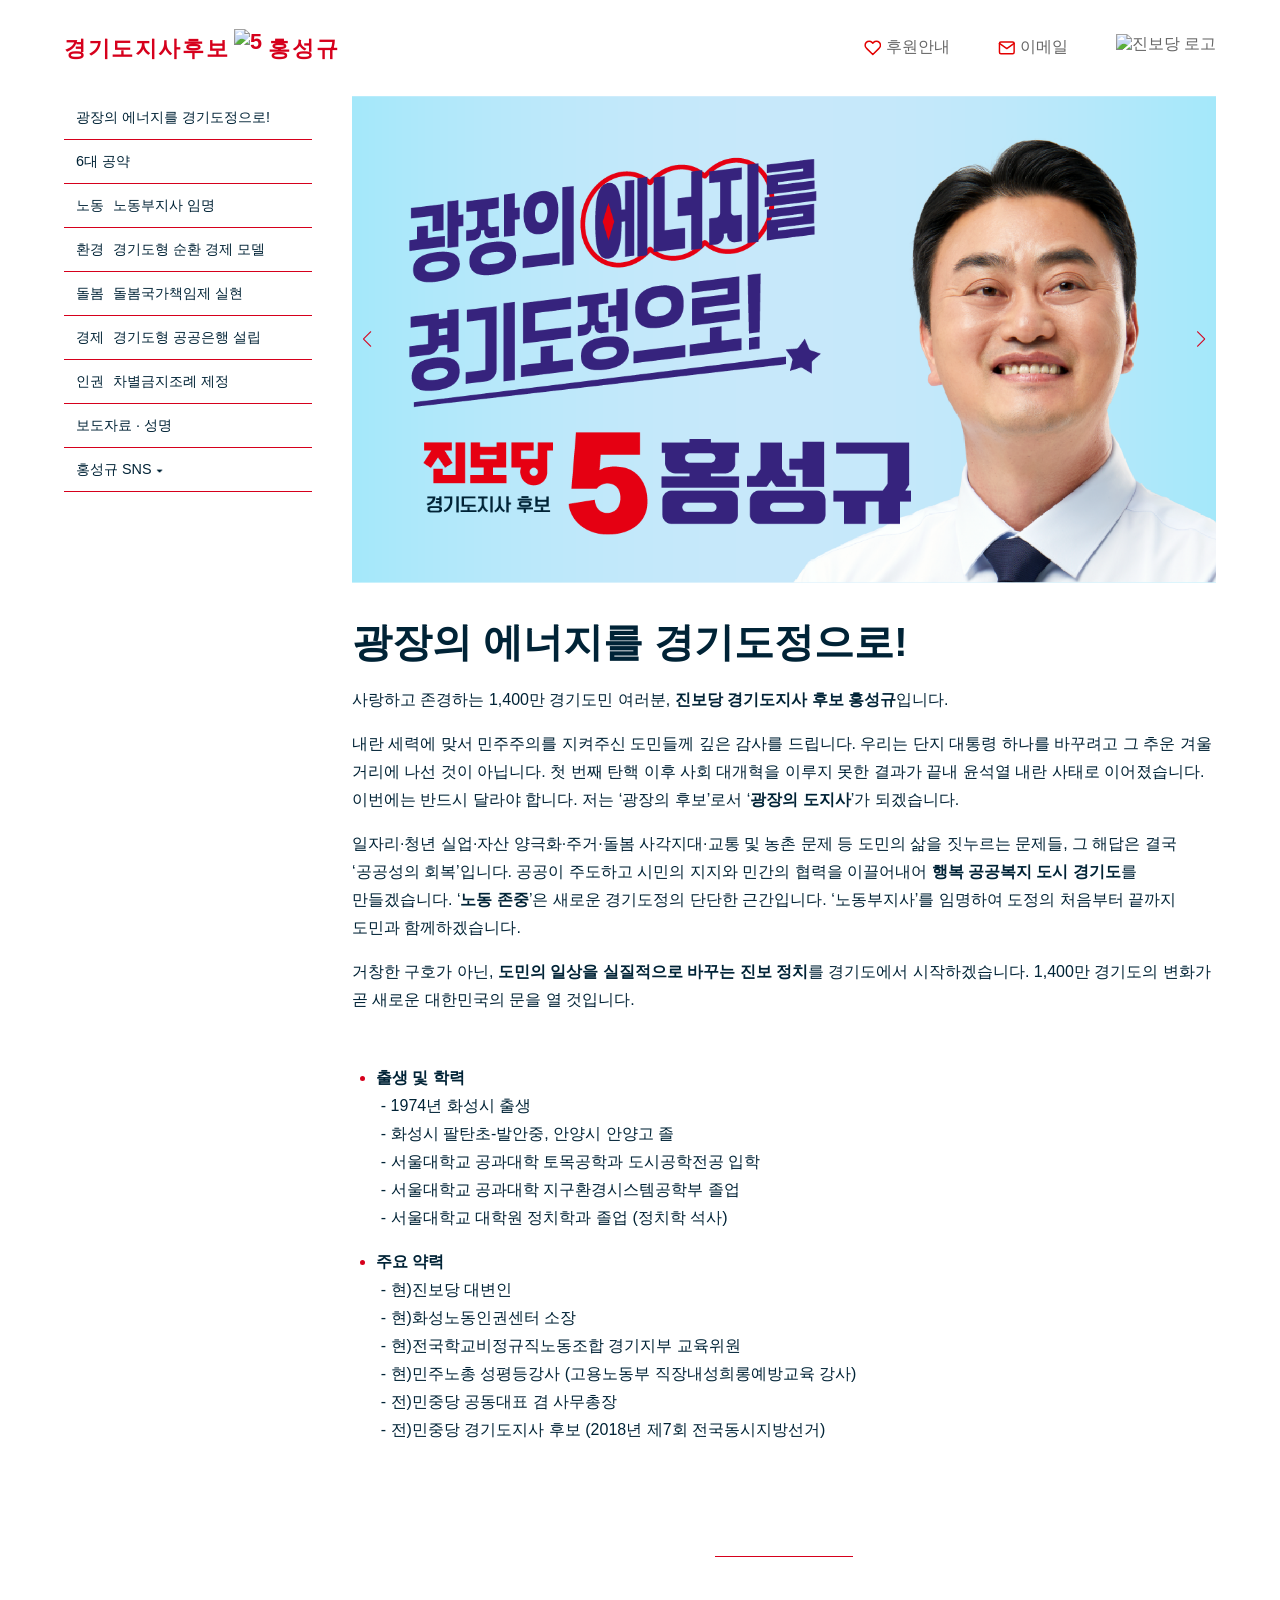
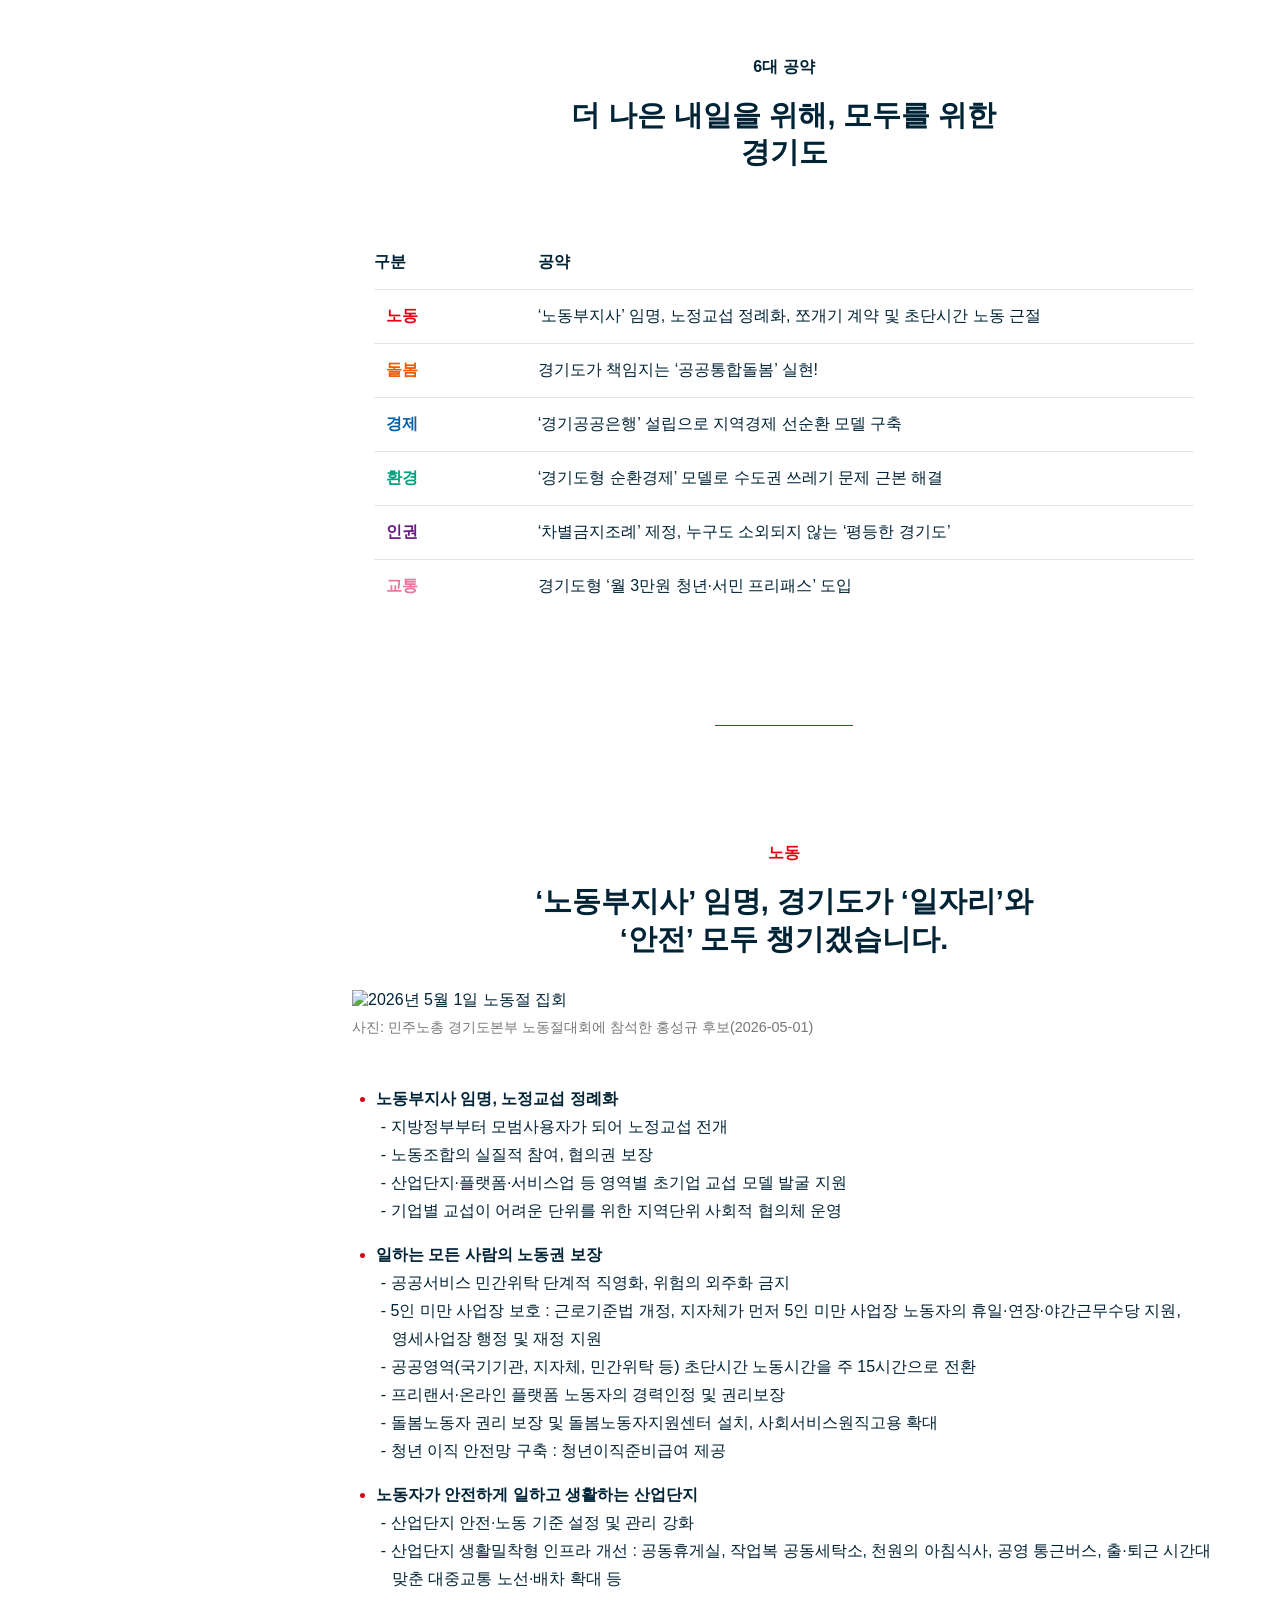
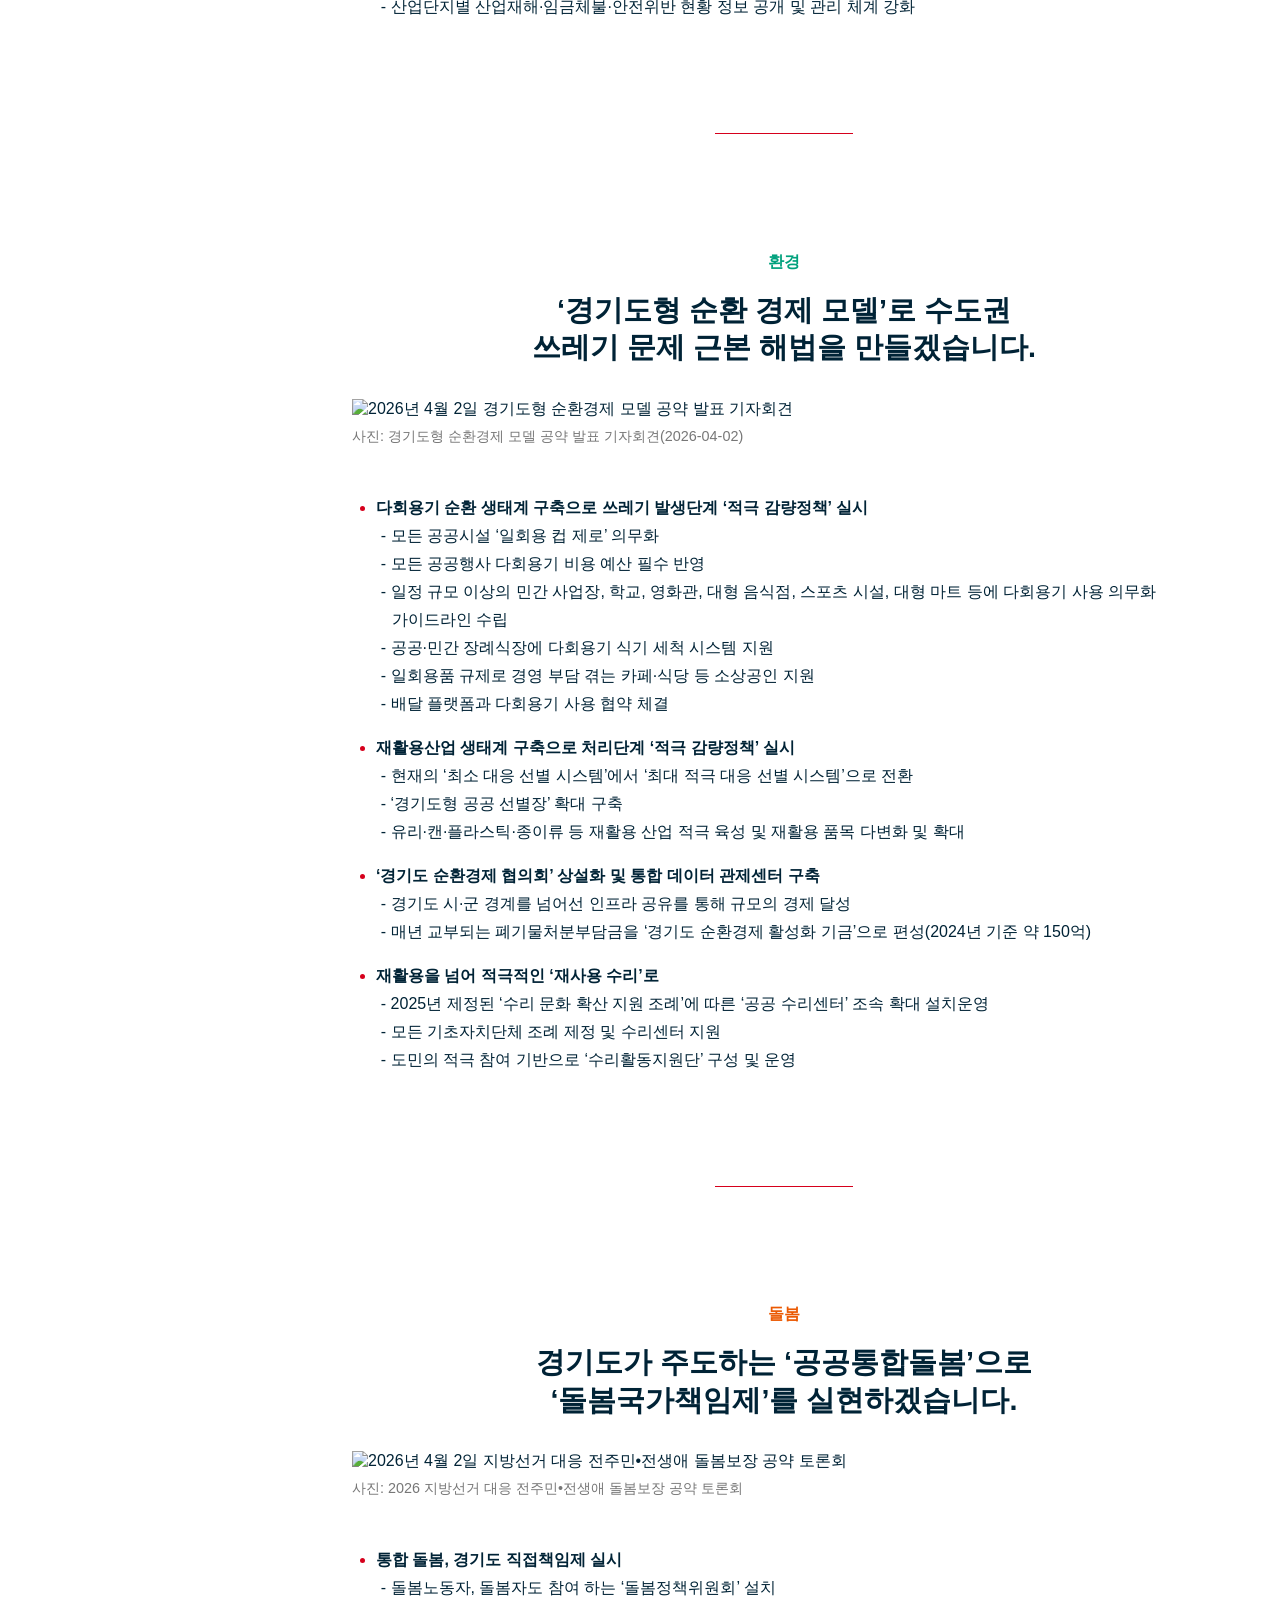
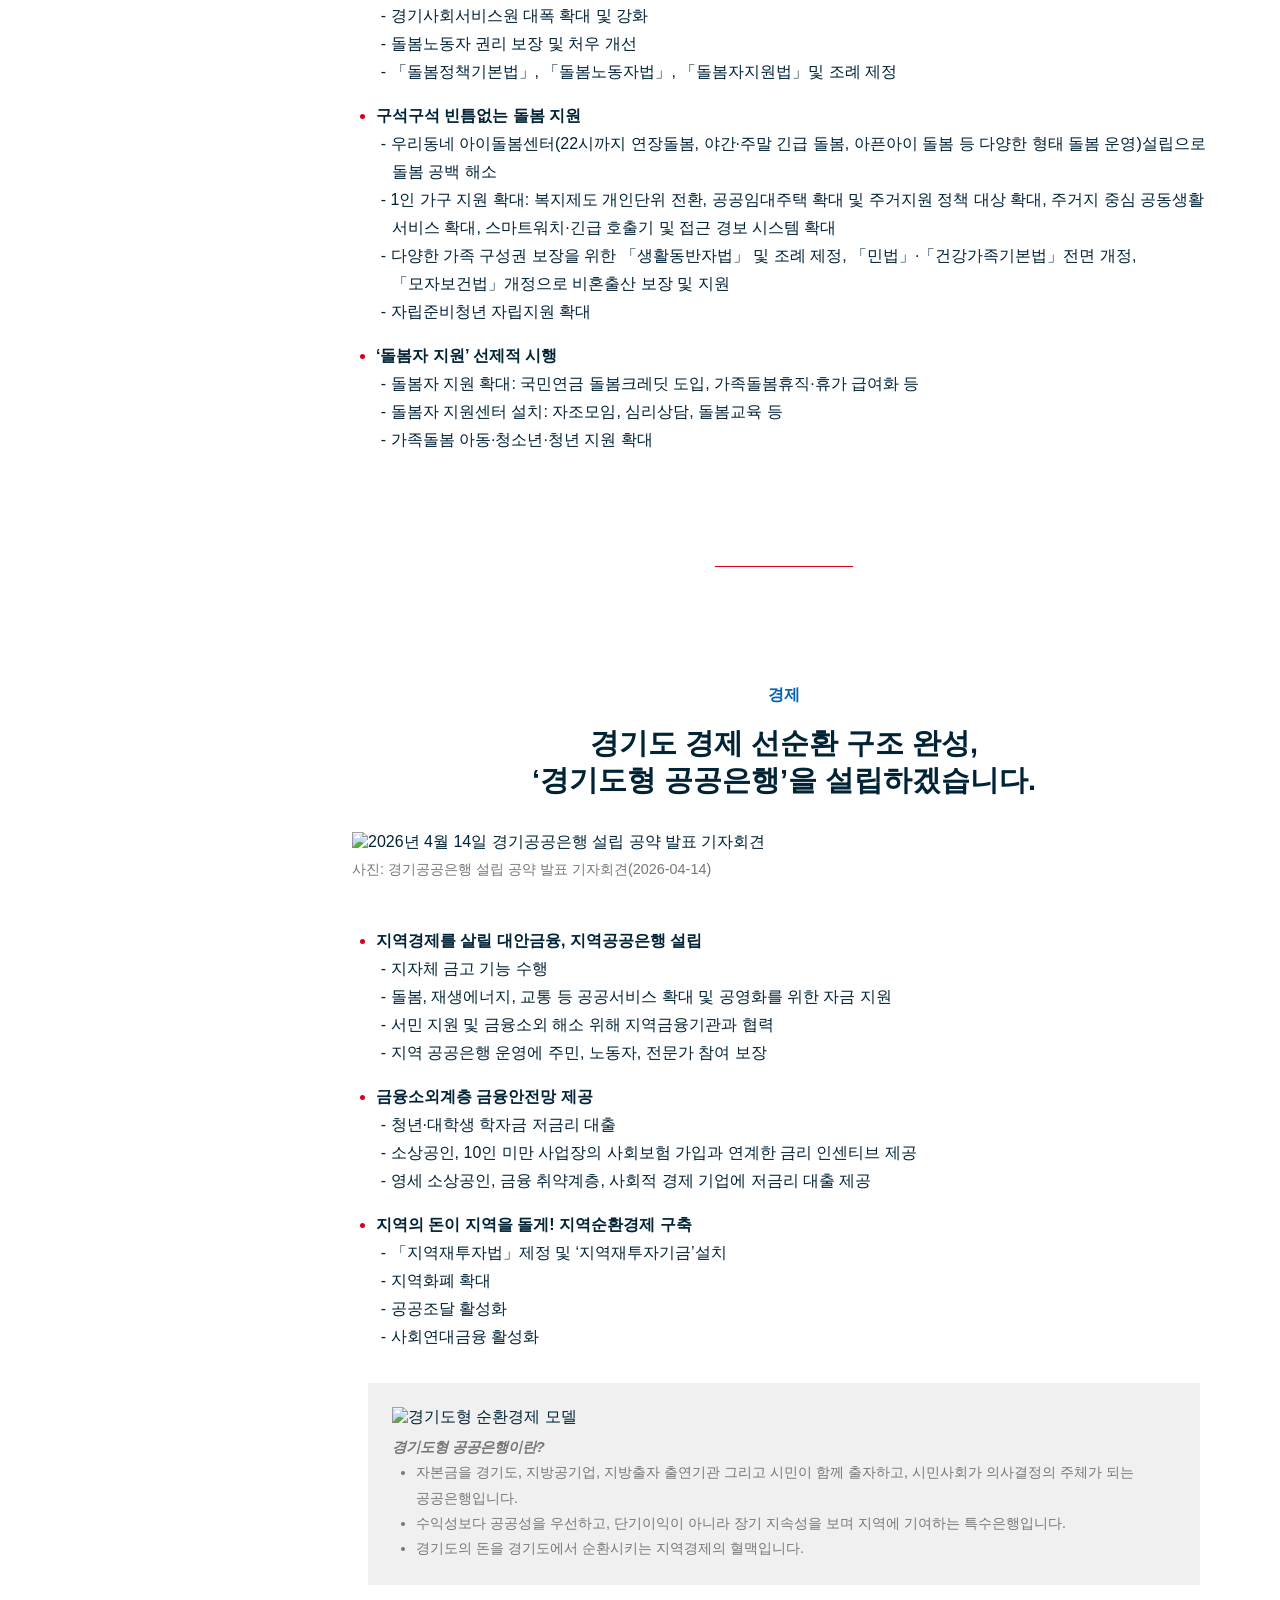
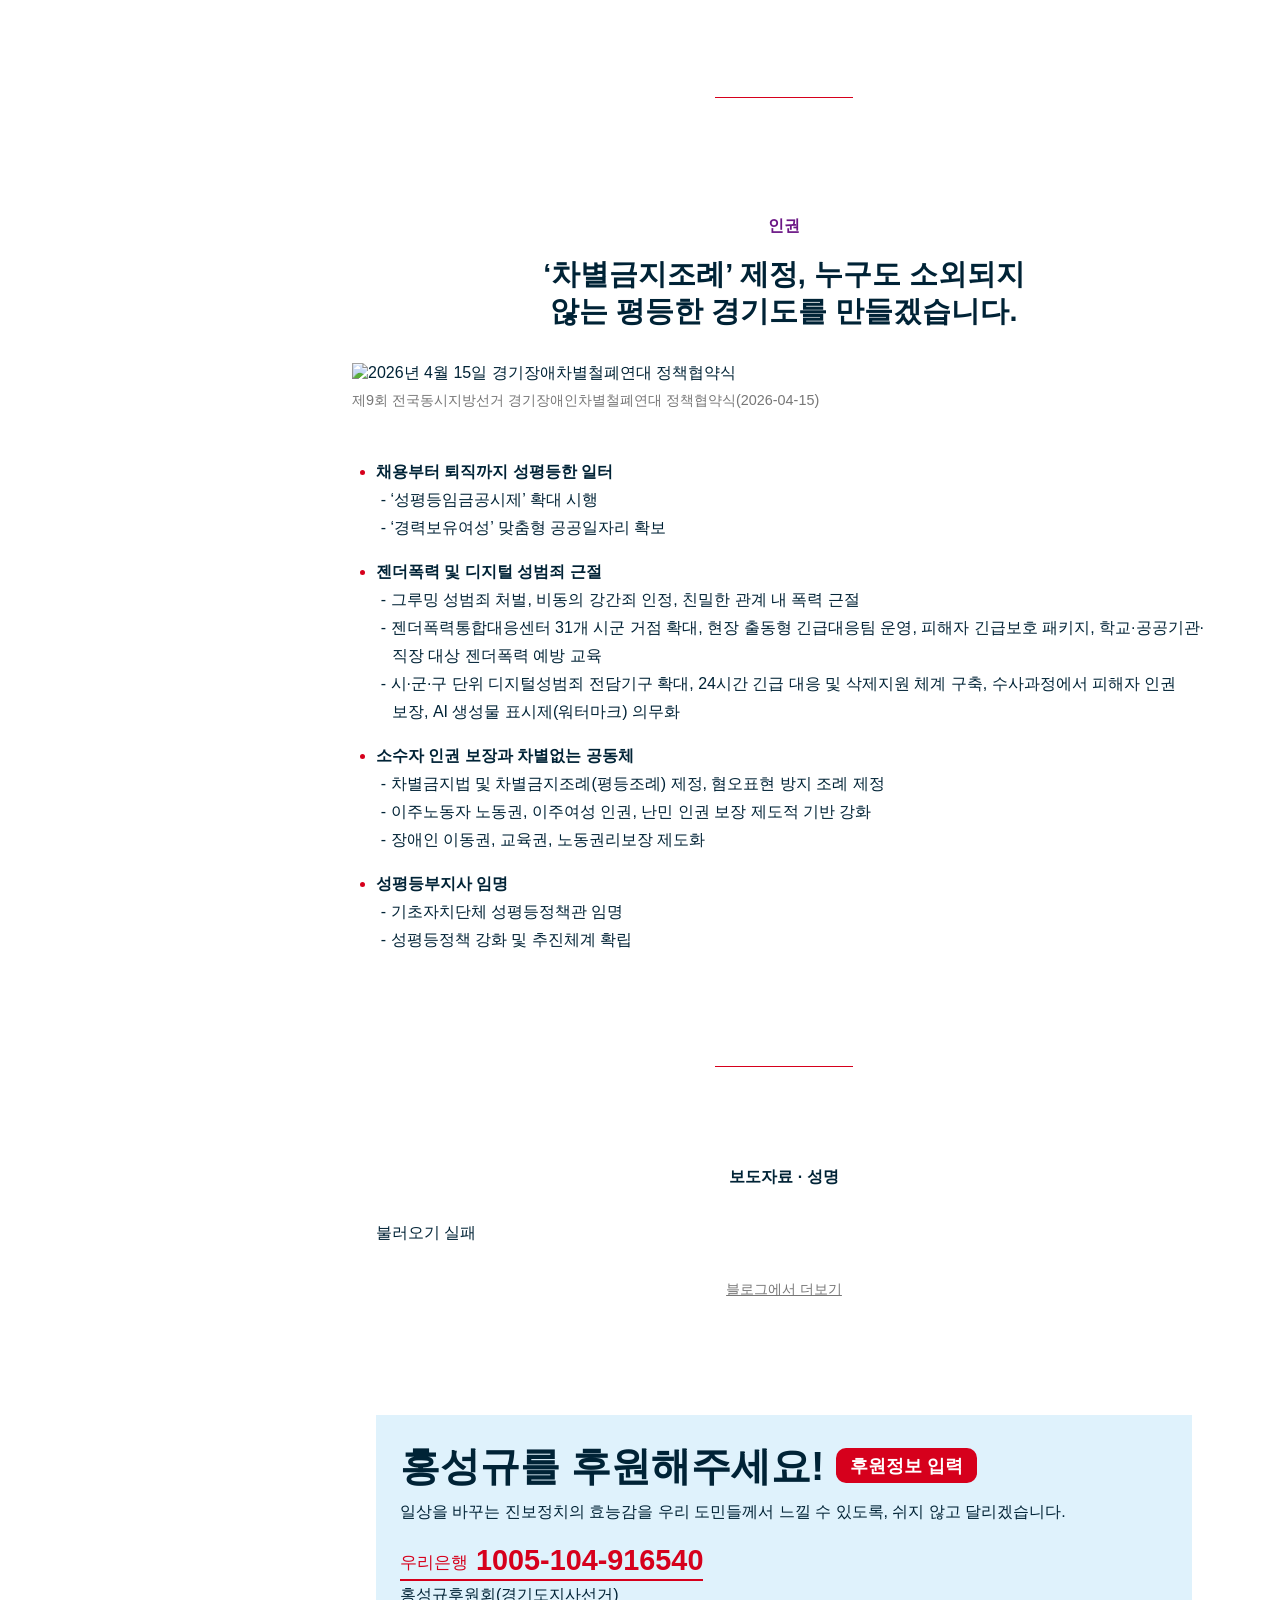
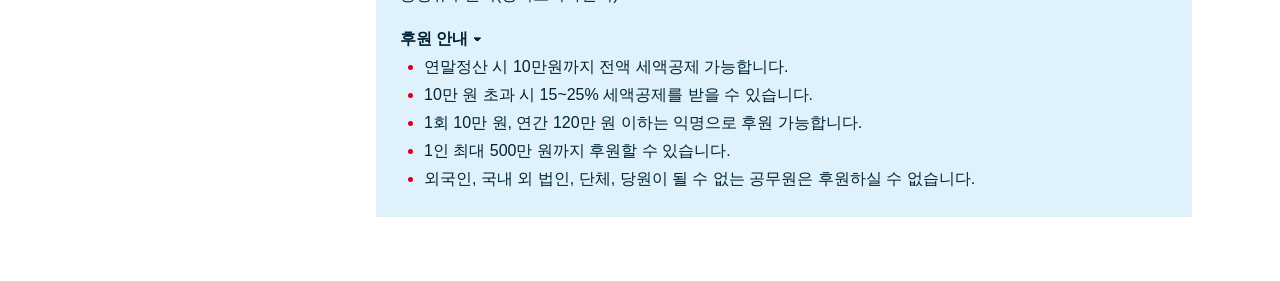
==== commit 9e0cbb35: "Update index.html 공약 오타 수정" ====
--- a/index.html
+++ b/index.html
@@ -370,8 +370,7 @@
 						<ul>
 							<li>그루밍 성범죄 처벌, 비동의 강간죄 인정, 친밀한 관계 내 폭력 근절</li>
 							<li>젠더폭력통합대응센터 31개 시군 거점 확대, 현장 출동형 긴급대응팀 운영, 피해자 긴급보호 패키지, 학교·공공기관·직장 대상 젠더폭력 예방 교육</li>
-							<li>시·군·구 단위 디지털성범죄 전담기구 확대, 24시간 긴급 대응 및 삭제지원 체계 구축, 수사과정에서 피해자 인권 보장, AI 생성물 표시제(워터마트) 의무화
-련</li>
+							<li>시·군·구 단위 디지털성범죄 전담기구 확대, 24시간 긴급 대응 및 삭제지원 체계 구축, 수사과정에서 피해자 인권 보장, AI 생성물 표시제(워터마크) 의무화</li>
 						</ul>
 					</li>
 					<li>
